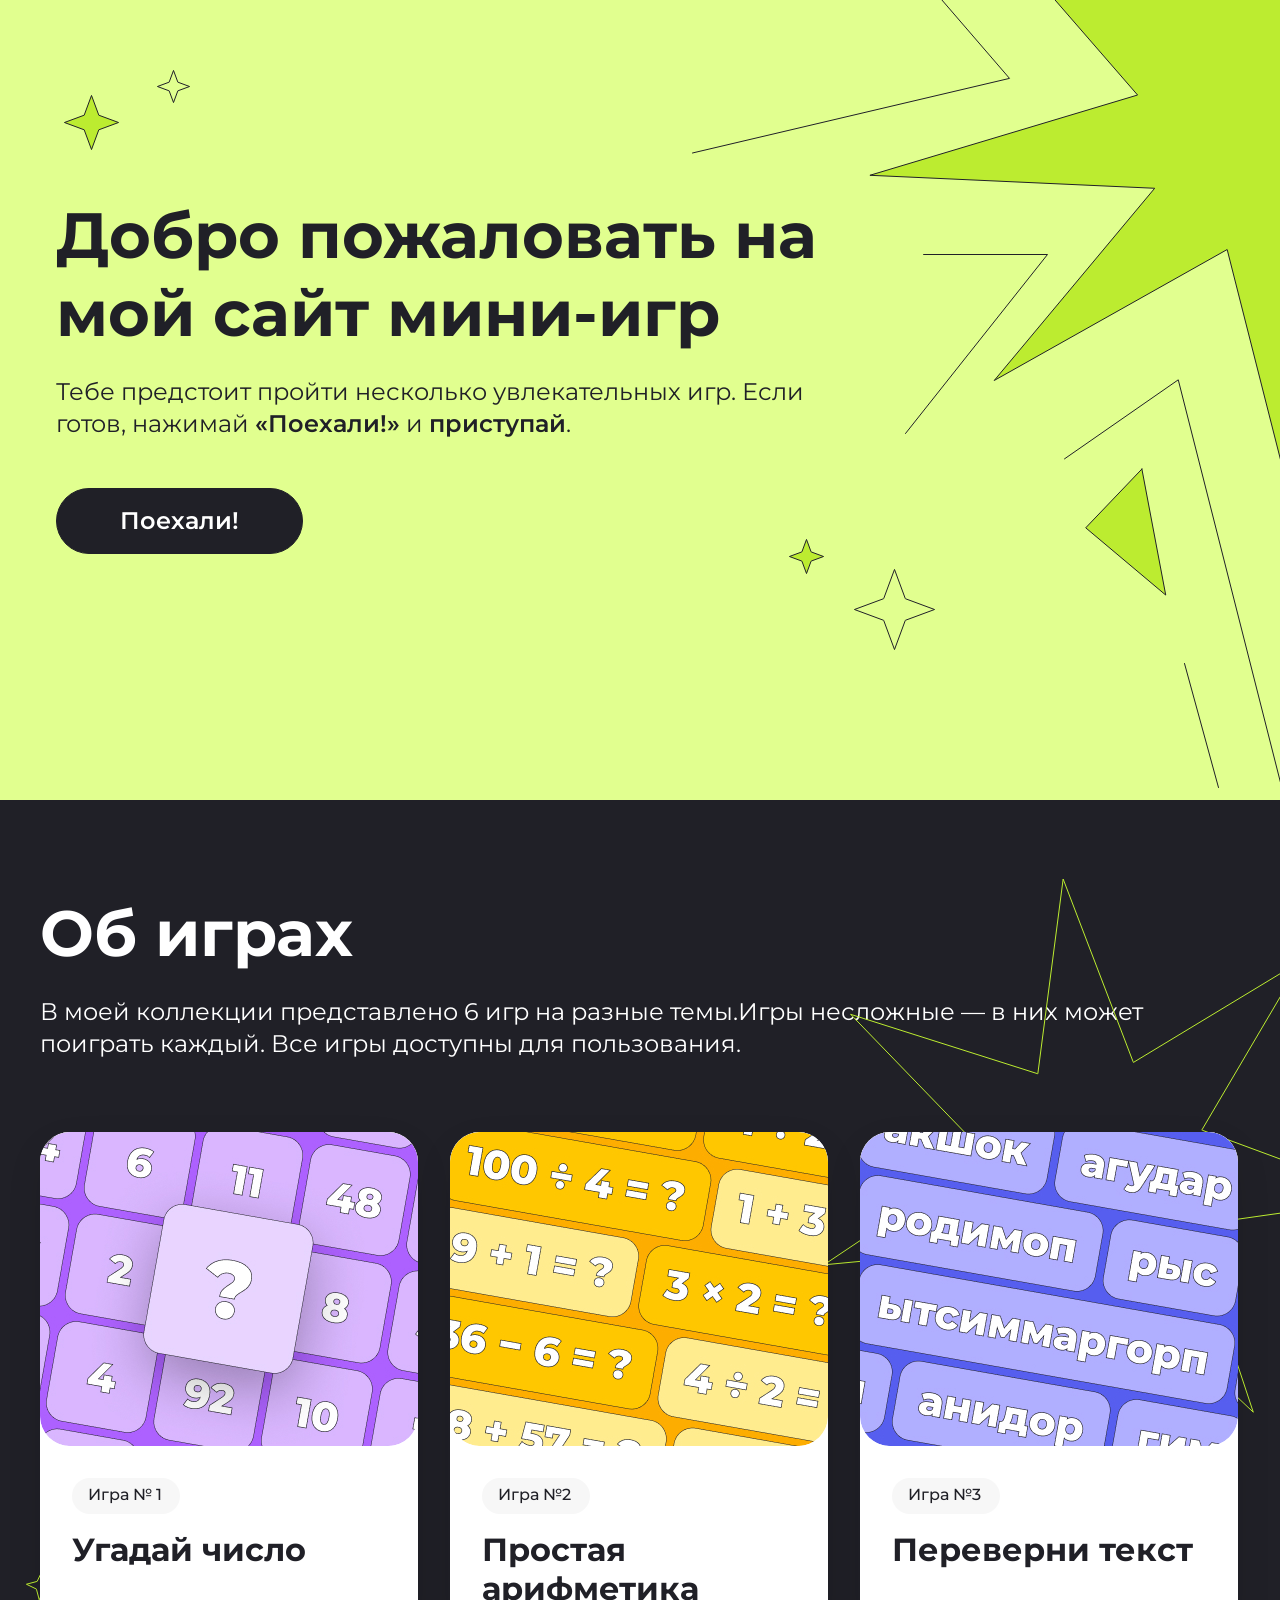
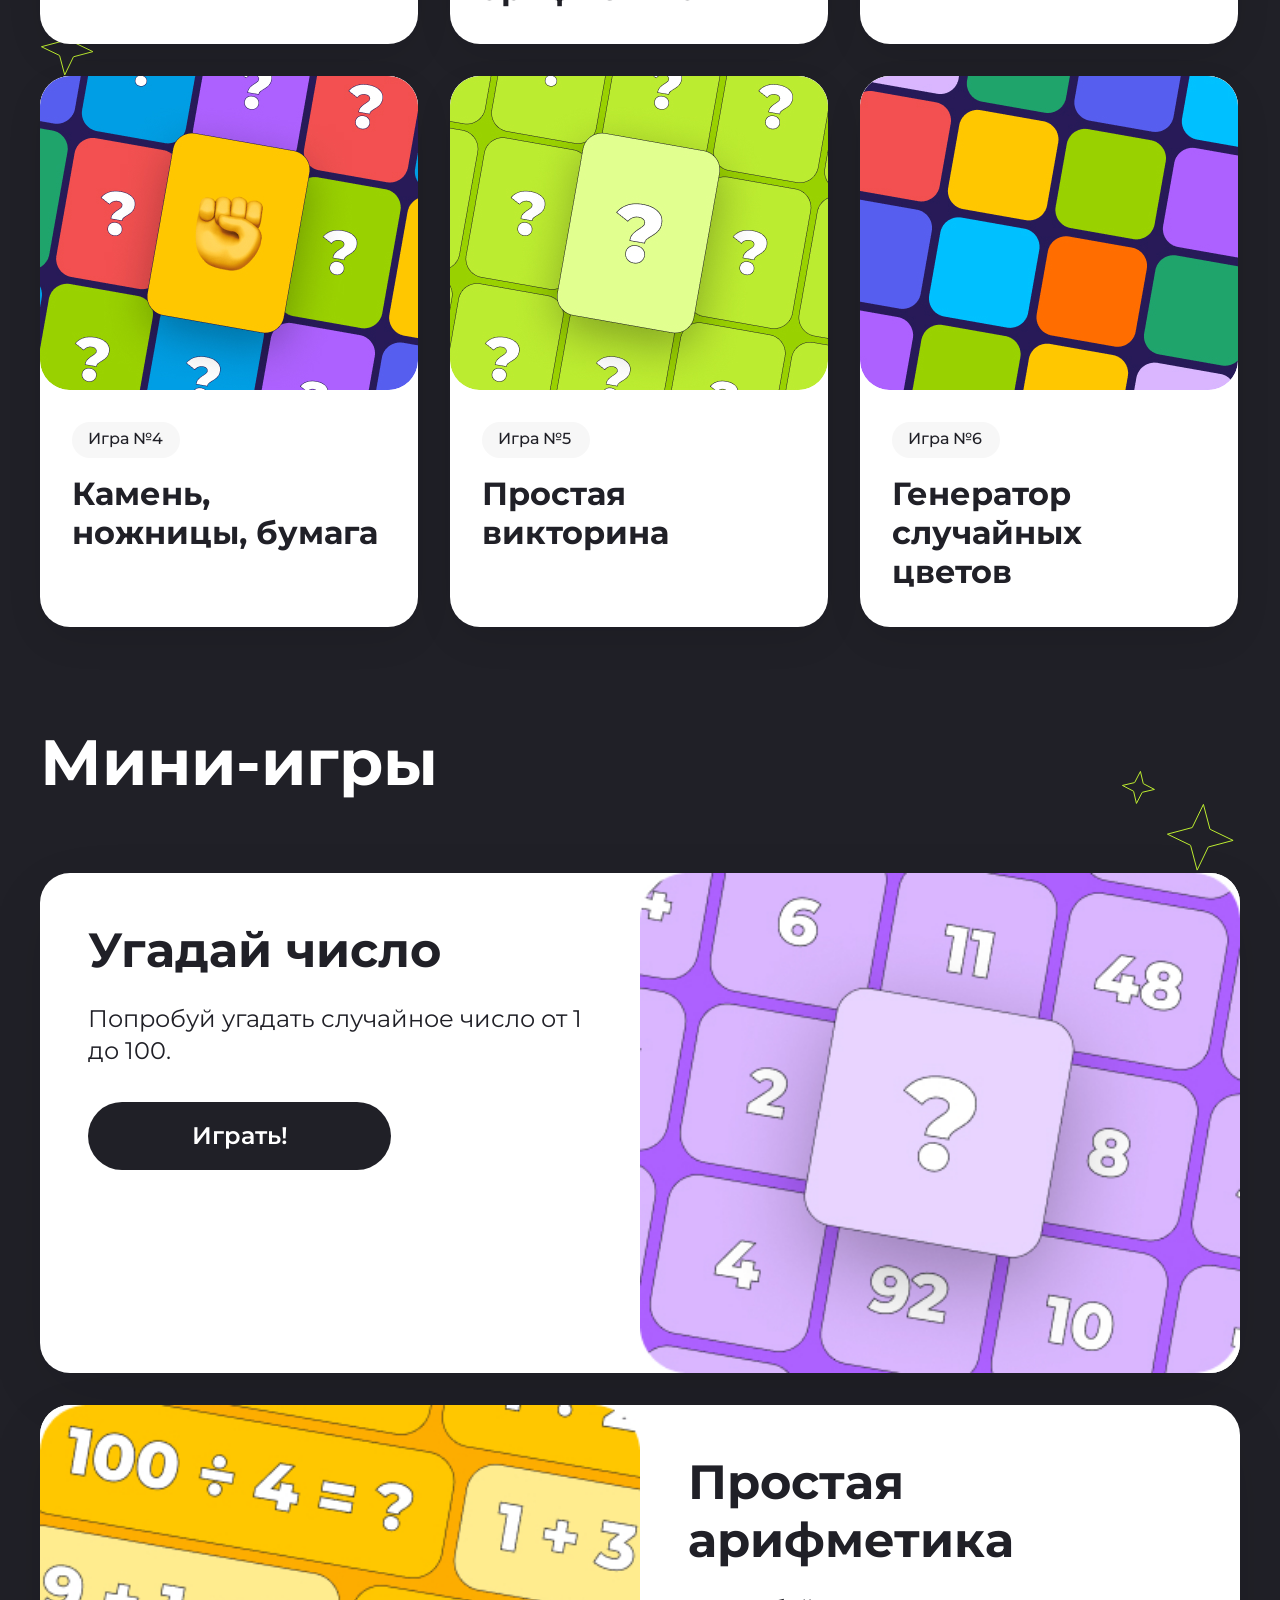
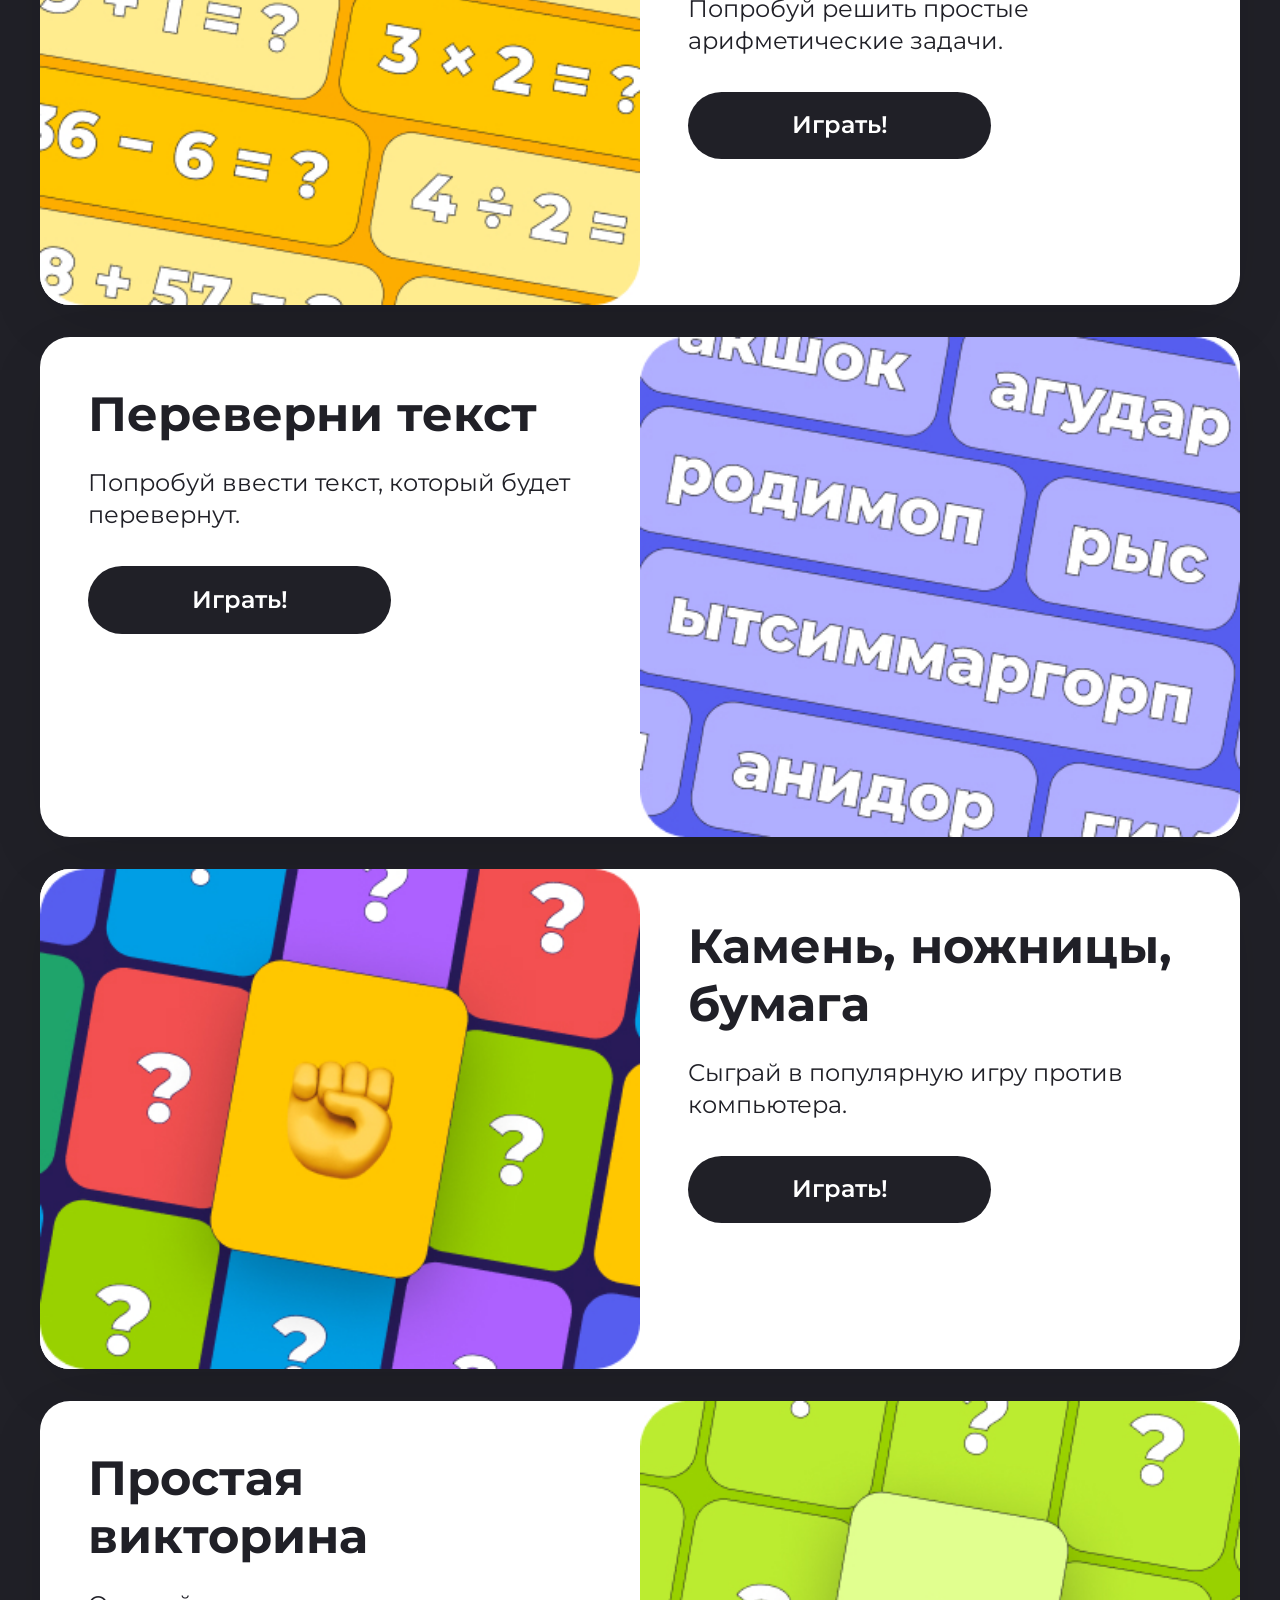
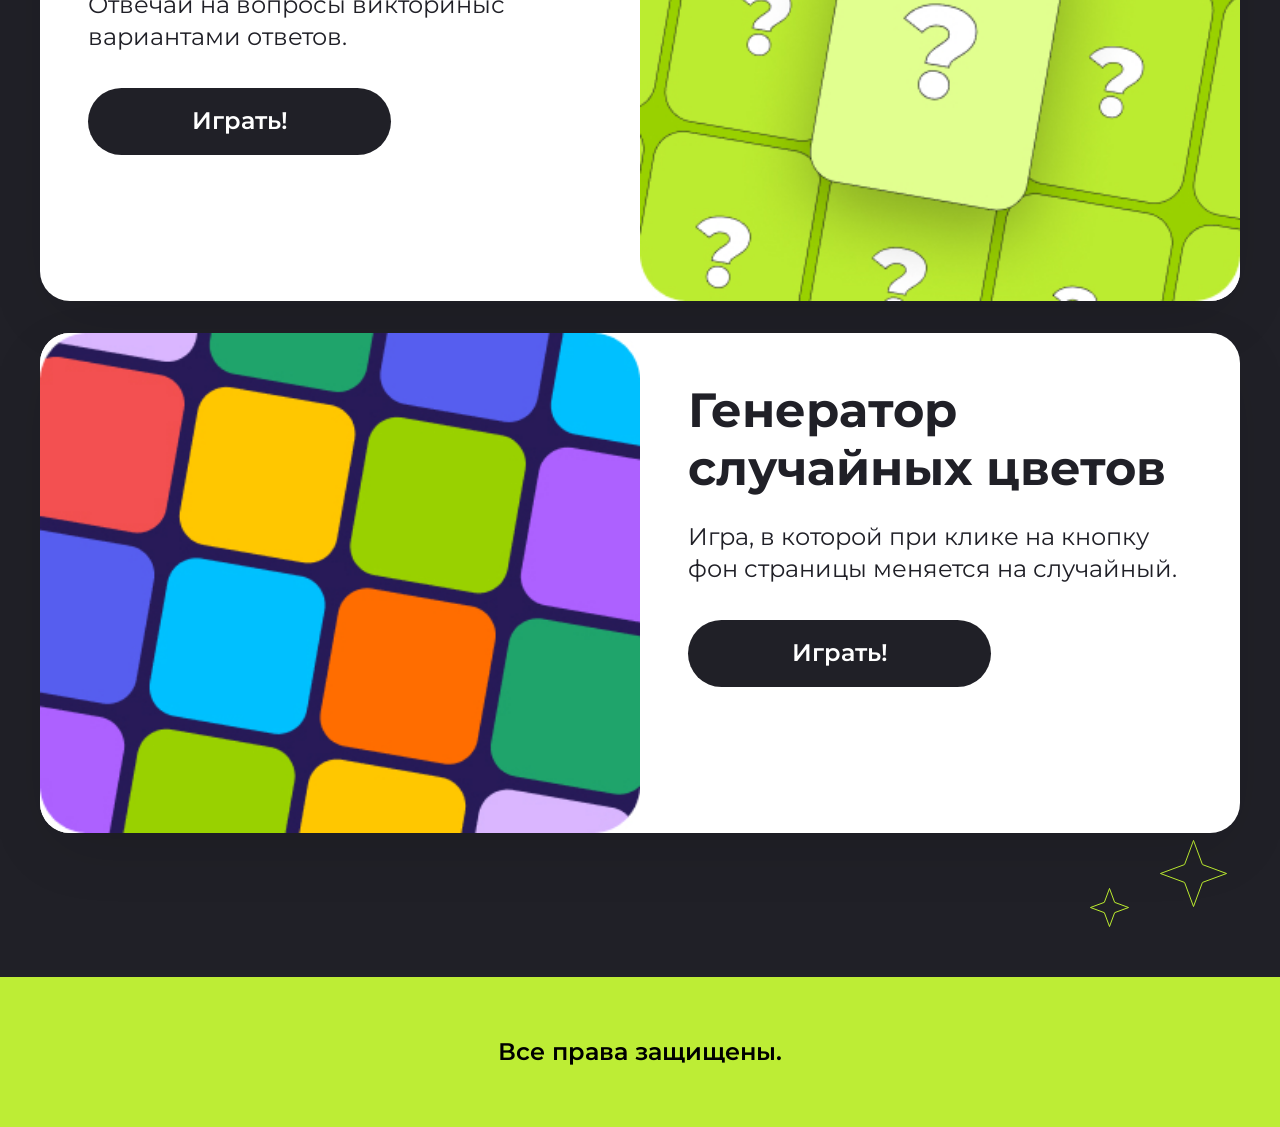
==== index.html @ 94ce544d "проставил ссылки на игры" ====
<!doctype html>
<html lang="en">
  <head>
    <meta charset="UTF-8">
    <meta name="viewport" content="width=device-width, initial-scale=1.0">
    <link rel="stylesheet" href="style.css">
    <link rel="preconnect" href="https://fonts.googleapis.com">
    <link rel="preconnect" href="https://fonts.gstatic.com" crossorigin>
    <link
      href="https://fonts.googleapis.com/css2?family=Montserrat:ital,wght@0,100..900;1,100..900&display=swap"
      rel="stylesheet"
    >
    <title>Главная страница</title>
  </head>
  <body>
    <section class="hero center">
      <div class="welcome">
        <div class="header">
          <h1 class="header__title">Добро пожаловать на мой сайт мини-игр</h1>
          <p class="header__description">
            Тебе предстоит пройти несколько увлекательных игр. Если готов,
            нажимай <strong class="accent">«Поехали!»</strong> и
            <strong class="accent">приступай</strong>.
          </p>
        </div>
        <a href="#about-games" class="go">Поехали!</a>
      </div>
      <div class="hero__star-1">
        <svg
          width="57"
          height="57"
          viewBox="0 0 57 57"
          fill="none"
          xmlns="http://www.w3.org/2000/svg"
        >
          <path
            d="M35.7285 20.9756L35.8086 21.1914L36.0244 21.2715L55.5586 28.5L36.0244 35.7285L35.8086 35.8086L35.7285 36.0244L28.5 55.5586L21.2715 36.0244L21.1914 35.8086L20.9756 35.7285L1.44043 28.5L20.9756 21.2715L21.1914 21.1914L21.2715 20.9756L28.5 1.44043L35.7285 20.9756Z"
            fill="#BCEC30"
            stroke="#202027"
          />
        </svg>
      </div>
      <div class="hero__star-2">
        <svg
          width="413"
          height="528"
          viewBox="0 0 413 528"
          fill="none"
          xmlns="http://www.w3.org/2000/svg"
        >
          <path
            d="M533.96 48.4061C543.388 51.031 805.793 161.965 805.793 161.965L527.388 191.848L703.271 417.66L455.314 263.412L430.049 524.856L360.161 249.531L127.215 380.493L287.683 188.266L2.90706 175.289L270.58 95.0267L71.6813 -134.041L351.313 -2.49639L415.308 -256.31L444.045 -1.9517L698.758 -177.398L533.96 48.4061Z"
            fill="#BCEC30"
            stroke="#202027"
            stroke-miterlimit="10"
            stroke-linecap="round"
          />
        </svg>
      </div>
      <div class="hero__star-2-mobile">
        <svg
          width="160"
          height="155"
          viewBox="0 0 160 155"
          fill="none"
          xmlns="http://www.w3.org/2000/svg"
        >
          <path
            d="M163.245 10.1084C166.091 10.8901 245.303 43.9262 245.303 43.9262L161.261 52.8255L214.355 120.072L139.504 74.1374L131.878 151.995L110.781 70.0034L40.4614 109.004L88.9017 51.7588L2.93664 47.8942L83.7388 23.992L23.6975 -44.2244L108.11 -5.0504L127.428 -80.6361L136.103 -4.88818L212.993 -57.1361L163.245 10.1084Z"
            fill="#BCEC30"
            stroke="#202027"
            stroke-miterlimit="10"
            stroke-linecap="round"
          />
        </svg>
      </div>
      <div class="hero__star-3">
        <svg
          width="37"
          height="37"
          viewBox="0 0 37 37"
          fill="none"
          xmlns="http://www.w3.org/2000/svg"
        >
          <path
            d="M23.0273 13.6768L23.1074 13.8926L23.3232 13.9727L35.5586 18.5L23.3232 23.0273L23.1074 23.1074L23.0273 23.3232L18.5 35.5586L13.9727 23.3232L13.8926 23.1074L13.6768 23.0273L1.44043 18.5L13.6768 13.9727L13.8926 13.8926L13.9727 13.6768L18.5 1.44043L23.0273 13.6768Z"
            fill="#BCEC30"
            stroke="#202027"
          />
        </svg>
      </div>
      <div class="hero__star-4">
        <svg
          width="83"
          height="83"
          viewBox="0 0 83 83"
          fill="none"
          xmlns="http://www.w3.org/2000/svg"
        >
          <path
            d="M52.2402 30.4648L52.3193 30.6807L52.5352 30.7598L81.5586 41.5L52.5352 52.2402L52.3193 52.3193L52.2402 52.5352L41.5 81.5586L30.7598 52.5352L30.6807 52.3193L30.4648 52.2402L1.44043 41.5L30.4648 30.7598L30.6807 30.6807L30.7598 30.4648L41.5 1.44043L52.2402 30.4648Z"
            stroke="#202027"
          />
        </svg>
      </div>
      <div class="hero__star-5">
        <svg
          width="35"
          height="35"
          viewBox="0 0 35 35"
          fill="none"
          xmlns="http://www.w3.org/2000/svg"
        >
          <path
            d="M21.7578 12.9473L21.8379 13.1621L22.0527 13.2422L33.5586 17.5L22.0527 21.7578L21.8379 21.8379L21.7578 22.0527L17.5 33.5586L13.2422 22.0527L13.1621 21.8379L12.9473 21.7578L1.44043 17.5L12.9473 13.2422L13.1621 13.1621L13.2422 12.9473L17.5 1.44043L21.7578 12.9473Z"
            stroke="#202027"
          />
        </svg>
      </div>
      <div class="hero__treangle">
        <svg
          width="82"
          height="129"
          viewBox="0 0 82 129"
          fill="none"
          xmlns="http://www.w3.org/2000/svg"
        >
          <path
            d="M56.8884 1.04858L0.729492 59.8133L80.7295 127.049L56.8884 1.04858Z"
            fill="#BCEC30"
            stroke="#202027"
            stroke-linecap="round"
          />
        </svg>
      </div>
      <div class="hero__line-1">
        <svg
          width="319"
          height="154"
          viewBox="0 0 319 154"
          fill="none"
          xmlns="http://www.w3.org/2000/svg"
        >
          <path
            d="M241.293 -10L317.5 78.3799L0.5 153"
            stroke="#202027"
            stroke-linecap="round"
          />
        </svg>
      </div>
      <div class="hero__line-2">
        <svg
          width="144"
          height="180"
          viewBox="0 0 144 180"
          fill="none"
          xmlns="http://www.w3.org/2000/svg"
        >
          <path
            d="M18.5824 0.5H142.5L0.5 179.5"
            stroke="#202027"
            stroke-linecap="round"
          />
        </svg>
      </div>
      <div class="hero__line-3">
        <svg
          width="216"
          height="420"
          viewBox="0 0 216 420"
          fill="none"
          xmlns="http://www.w3.org/2000/svg"
        >
          <path
            d="M0.5 79.8677L114.26 0.822235L220.382 418.822"
            stroke="#202027"
            stroke-linecap="round"
          />
        </svg>
      </div>
      <div class="hero__line-4">
        <svg
          width="35"
          height="125"
          viewBox="0 0 35 125"
          fill="none"
          xmlns="http://www.w3.org/2000/svg"
        >
          <path
            d="M0.5 0.500122L34.5 124.5"
            stroke="#202027"
            stroke-linecap="round"
          />
        </svg>
      </div>
    </section>
    <section class="about-games center">
      <div class="about-games__content">
        <div class="about-games__header">
          <h2 class="about-games__title" id="about-games">Об играх</h2>
          <p class="about-games__description">
            В моей коллекции представлено 6 игр на разные темы.Игры несложные —
            в них может поиграть каждый. Все игры доступны для пользования.
          </p>
        </div>
        <div class="games">
          <article class="game">
            <a href="#1" class="game__link">
              <img src="img/game_1.jpg" alt="Угадай число" class="game__img">
              <div class="game__footer">
                <div class="game__info">
                  <div class="game__number">Игра № 1</div>
                  <h3 class="game__title">Угадай число</h3>
                </div>
              </div>
            </a>
          </article>
          <article class="game">
            <a href="#2" class="game__link">
              <img
                src="img/game_2.jpg"
                alt="Простая арифметика"
                class="game__img"
              >
              <div class="game__footer">
                <div class="game__info">
                  <div class="game__number">Игра №2</div>
                  <h3 class="game__title">Простая арифметика</h3>
                </div>
              </div>
            </a>
          </article>
          <article class="game">
            <a href="#3" class="game__link">
              <img
                src="img/game_3.jpg"
                alt="Переверни текст"
                class="game__img"
              >
              <div class="game__footer">
                <div class="game__info">
                  <div class="game__number">Игра №3</div>
                  <h3 class="game__title">Переверни текст</h3>
                </div>
              </div>
            </a>
          </article>
          <article class="game">
            <a href="#4" class="game__link">
              <img
                src="img/game_4.jpg"
                alt="Камень, ножницы, бумага"
                class="game__img"
              >
              <div class="game__footer">
                <div class="game__info">
                  <div class="game__number">Игра №4</div>
                  <h3 class="game__title">Камень, ножницы, бумага</h3>
                </div>
              </div>
            </a>
          </article>
          <article class="game">
            <a href="#5" class="game__link">
              <img
                src="img/game_5.jpg"
                alt="Простая викторина"
                class="game__img"
              >
              <div class="game__footer">
                <div class="game__info">
                  <div class="game__number">Игра №5</div>
                  <h3 class="game__title">Простая викторина</h3>
                </div>
              </div>
            </a>
          </article>
          <article class="game">
            <a href="#6" class="game__link">
              <img
                src="img/game_6.jpg"
                alt="Генератор случайных цветов"
                class="game__img"
              >
              <div class="game__footer">
                <div class="game__info">
                  <div class="game__number">Игра №6</div>
                  <h3 class="game__title">Генератор случайных цветов</h3>
                </div>
              </div>
            </a>
          </article>
        </div>
      </div>
      <div class="about-games__star-1">
        <svg
          width="458"
          height="567"
          viewBox="0 0 458 567"
          fill="none"
          xmlns="http://www.w3.org/2000/svg"
        >
          <path
            d="M311.161 184.877L311.375 185.435L311.886 185.126L479.433 83.8167L380.124 252.557L379.822 253.073L380.382 253.28L564.052 321.108L370.208 348.674L369.616 348.758L369.804 349.326L431.289 535.215L288.879 400.849L288.444 400.439L288.117 400.94L181.119 564.91L197.378 369.793L197.429 369.197L196.833 369.254L1.92162 387.833L164.61 278.892L165.107 278.56L164.691 278.129L28.6394 137.326L215.247 196.597L215.817 196.778L215.894 196.186L241.151 2.02592L311.161 184.877Z"
            stroke="#BCEC30"
          />
        </svg>
      </div>
      <div class="about-games__star-2">
        <svg
          width="32"
          height="32"
          viewBox="0 0 32 32"
          fill="none"
          xmlns="http://www.w3.org/2000/svg"
        >
          <path
            d="M19.7299 11.9161L19.7892 12.1375L19.9965 12.2377L29.7633 16.9489L19.282 19.7301L19.0596 19.7894L18.9593 19.9966L14.2472 29.7633L11.467 19.2821L11.4077 19.0597L11.2015 18.9596L1.43379 14.2474L11.9159 11.4672L12.1374 11.4079L12.2375 11.2016L16.9487 1.43382L19.7299 11.9161Z"
            stroke="#BCEC30"
          />
        </svg>
      </div>
      <div class="about-games__star-3">
        <svg
          width="55"
          height="55"
          viewBox="0 0 55 55"
          fill="none"
          xmlns="http://www.w3.org/2000/svg"
        >
          <path
            d="M34.7319 20.6643L34.7912 20.8867L34.9985 20.986L52.916 29.6302L33.6877 34.7322L33.4652 34.7914L33.365 34.9987L24.7208 52.9162L19.6188 33.6878L19.5605 33.4655L19.3533 33.3653L1.43475 24.7209L20.6641 19.619L20.8865 19.5608L20.9857 19.3534L29.63 1.43493L34.7319 20.6643Z"
            stroke="#BCEC30"
          />
        </svg>
      </div>
    </section>
    <section class="mini-games center">
      <div class="mini-games__content">
        <h2 class="mini-games__title">Мини-игры</h2>
        <div class="mini-games__plays">
          <article class="game game_mini" id="1">
            <div class="game__info game__info_mini">
              <div class="game__content">
                <div class="game__header">
                  <h3 class="game__title game__title_mini">Угадай число</h3>
                  <p class="game__description">
                    Попробуй угадать случайное число от 1 до 100.
                  </p>
                </div>
                <a href="#" class="game__play">Играть!</a>
              </div>
            </div>
            <img
              src="img/game_1.jpg"
              alt="Угадай число"
              class="game__img game__img_mini"
            >
          </article>
          <article class="game game_mini" id="2">
            <div class="game__info game__info_mini">
              <div class="game__content">
                <div class="game__header">
                  <h3 class="game__title game__title_mini">
                    Простая арифметика
                  </h3>
                  <p class="game__description">
                    Попробуй решить простые арифметические задачи.
                  </p>
                </div>
                <a href="#" class="game__play">Играть!</a>
              </div>
            </div>
            <img
              src="img/game_2.jpg"
              alt="Простая арифметика"
              class="game__img game__img_mini"
            >
          </article>
          <article class="game game_mini" id="3">
            <div class="game__info game__info_mini">
              <div class="game__content">
                <div class="game__header">
                  <h3 class="game__title game__title_mini">Переверни текст</h3>
                  <p class="game__description">
                    Попробуй ввести текст, который будет перевернут.
                  </p>
                </div>
                <a href="#" class="game__play">Играть!</a>
              </div>
            </div>
            <img
              src="img/game_3.jpg"
              alt="Переверни текст"
              class="game__img game__img_mini"
            >
          </article>
          <article class="game game_mini" id="4">
            <div class="game__info game__info_mini">
              <div class="game__content">
                <div class="game__header">
                  <h3 class="game__title game__title_mini">
                    Камень, ножницы, бумага
                  </h3>
                  <p class="game__description">
                    Сыграй в популярную игру против компьютера.
                  </p>
                </div>
                <a href="#" class="game__play">Играть!</a>
              </div>
            </div>
            <img
              src="img/game_4.jpg"
              alt="Камень, ножницы, бумага"
              class="game__img game__img_mini"
            >
          </article>
          <article class="game game_mini" id="5">
            <div class="game__info game__info_mini">
              <div class="game__content">
                <div class="game__header">
                  <h3 class="game__title game__title_mini">
                    Простая викторина
                  </h3>
                  <p class="game__description">
                    Отвечай на вопросы викториныс вариантами ответов.
                  </p>
                </div>
                <a href="#" class="game__play">Играть!</a>
              </div>
            </div>
            <img
              src="img/game_5.jpg"
              alt="Простая викторина"
              class="game__img game__img_mini"
            >
          </article>
          <article class="game game_mini" id="6">
            <div class="game__info game__info_mini">
              <div class="game__content">
                <div class="game__header">
                  <h3 class="game__title game__title_mini">
                    Генератор случайных цветов
                  </h3>
                  <p class="game__description">
                    Игра, в которой при клике на кнопку фон страницы меняется на
                    случайный.
                  </p>
                </div>
                <a href="#" class="game__play">Играть!</a>
              </div>
            </div>
            <img
              src="img/game_6.jpg"
              alt="Генератор случайных цветов"
              class="game__img game__img_mini"
            >
          </article>
        </div>
      </div>
      <div class="mini-games__star-1">
          <svg
            width="35"
            height="35"
            viewBox="0 0 35 35"
            fill="none"
            xmlns="http://www.w3.org/2000/svg"
          >
            <path
              d="M22.2469 13.4283L22.2998 13.6524L22.5041 13.7585L33.446 19.4276L21.4491 22.2469L21.2251 22.2997L21.119 22.504L15.4488 33.4458L12.6306 21.449L12.5777 21.225L12.3734 21.1189L1.43062 15.4486L13.4284 12.6305L13.6524 12.5776L13.7585 12.3734L19.4278 1.43043L22.2469 13.4283Z"
              stroke="#BCEC30"
            />
          </svg>
        </div>
        <div class="mini-games__star-2">
          <svg
            width="69"
            height="69"
            viewBox="0 0 69 69"
            fill="none"
            xmlns="http://www.w3.org/2000/svg"
          >
            <path
              d="M43.9327 26.0287L43.991 26.251L44.1982 26.3512L67.1165 37.4068L42.5217 43.9326L42.2993 43.9909L42.2001 44.1982L31.1435 67.1164L24.6187 42.5216L24.5595 42.2992L24.3522 42.2L1.434 31.1434L26.0287 24.6186L26.2512 24.5593L26.3514 24.3521L37.407 1.43385L43.9327 26.0287Z"
              stroke="#BCEC30"
            />
          </svg>
        </div>
        <div class="mini-games__star-3">
          <svg
            width="41"
            height="41"
            viewBox="0 0 41 41"
            fill="none"
            xmlns="http://www.w3.org/2000/svg"
          >
            <path
              d="M25.5684 15.1367L25.6475 15.3525L25.8633 15.4316L39.5586 20.5L25.8633 25.5684L25.6475 25.6475L25.5684 25.8633L20.5 39.5586L15.4316 25.8633L15.3525 25.6475L15.1367 25.5684L1.44043 20.5L15.1367 15.4316L15.3525 15.3525L15.4316 15.1367L20.5 1.44043L25.5684 15.1367Z"
              stroke="#BCEC30"
            />
          </svg>
        </div>
        <div class="mini-games__star-4">
          <svg
            width="69"
            height="69"
            viewBox="0 0 69 69"
            fill="none"
            xmlns="http://www.w3.org/2000/svg"
          >
            <path
              d="M43.3496 25.3555L43.4287 25.5713L43.6445 25.6504L67.5586 34.5L43.6445 43.3496L43.4287 43.4287L43.3496 43.6445L34.5 67.5586L25.6504 43.6445L25.5713 43.4287L25.3555 43.3496L1.44043 34.5L25.3555 25.6504L25.5713 25.5713L25.6504 25.3555L34.5 1.44043L43.3496 25.3555Z"
              stroke="#BCEC30"
            />
          </svg>
        </div>
    </section>
    <footer class="footer">
      <p class="footer__rights">Все права защищены.</p>
    </footer>
  </body>
</html>
---- style.css ----
* {
  margin: 0;
  padding: 0;
}

body,
input,
select,
option,
button {
  font-family: 'Montserrat', 'arial';
  font-size: 16px;
}

.center {
  padding-left: calc(50% - 600px);
  padding-right: calc(50% - 600px);
}

.hero {
  background: #e1ff8f;
  display: grid;
  grid-template-columns: repeat(12, 1fr);
  position: relative;
}

.welcome {
  grid-column: span 8;
  display: flex;
  align-items: flex-start;
  justify-content: flex-start;
  flex-direction: column;
  gap: 48px;
  max-width: 769px;
  padding-top: 196px;
  padding-bottom: 246px;
  margin: 0 auto;
  z-index: 1;
}

.header {
  display: flex;
  align-items: flex-start;
  justify-content: flex-start;
  flex-direction: column;
  gap: 24px;
}

.header__title {
  font-weight: 700;
  font-size: 64px;
  color: #202027;
}

.header__description {
  font-weight: 400;
  font-size: 24px;
  line-height: 133%;
  color: #202027;
}

.accent {
  font-weight: 600;
}

.go {
  display: flex;
  box-sizing: border-box;
  align-items: center;
  justify-content: center;
  flex-direction: row;
  gap: 10px;
  background: #202027;
  border: 1px solid #202027;
  border-radius: 60px;
  padding: 16px 28px;
  width: 247px;
  height: 66px;
  font-weight: 600;
  font-size: 24px;
  line-height: 142%;
  text-align: center;
  text-decoration: none;
  color: #fff;
  cursor: pointer;
  transition: all 0.2s;
}

.go:hover {
  background: #fff;
  color: #000;
}

.hero__star-1 {
  position: absolute;
  top: 94px;
  left: 63px;
}

.hero__star-2 {
  position: absolute;
  right: 0;
}

.hero__star-2-mobile {
  display: none;
}

.hero__star-3 {
  position: absolute;
  top: 538px;
  right: 455px;
}

.hero__star-4 {
  position: absolute;
  top: 568px;
  right: 344px;
}

.hero__star-5 {
  position: absolute;
  top: 69px;
  left: 156px;
}

.hero__treangle {
  position: absolute;
  top: 468px;
  right: 113px;
}

.hero__line-1 {
  position: absolute;
  right: 269px;
}

.hero__line-2 {
  position: absolute;
  top: 254px;
  right: 231px;
}

.hero__line-3 {
  position: absolute;
  top: 379px;
  right: 0;
}

.hero__line-4 {
  position: absolute;
  top: 663px;
  right: 61px;
}

.about-games {
  background: #202027;
  position: relative;
  padding-top: 94px;
  padding-bottom: 50px;
}

.about-games__content {
  display: flex;
  align-items: flex-start;
  justify-content: center;
  flex-direction: column;
  gap: 72px;
}

.about-games__header {
  display: flex;
  align-items: flex-start;
  justify-content: flex-start;
  flex-direction: column;
  gap: 24px;
}

.about-games__title {
  font-weight: 700;
  font-size: 64px;
  color: #fff;
}

.about-games__description {
  font-weight: 400;
  font-size: 24px;
  line-height: 133%;
  color: #fff;
}

.games {
  display: flex;
  align-items: stretch;
  justify-content: flex-start;
  flex-direction: row;
  gap: 32px;
  flex-wrap: wrap;
}

.game {
  display: flex;
  align-items: flex-start;
  justify-content: flex-start;
  flex-direction: column;
  border-radius: 30px;
  width: 378px;
  cursor: pointer;
  box-shadow: 0 13px 42px -8px rgba(0, 0, 0, 0.13);
  background: #fff;
  box-sizing: border-box;
  height: auto;
  transition: all 0.5s;
  z-index: 1;
}

.game__link {
  text-decoration: none;
}

.game:hover {
  transform: scale(1.1);
}

.game__img {
  display: block;
  border-radius: 30px;
  height: 314px;
  background: #ad61ff;
}

.game__footer {
  display: flex;
  align-items: flex-start;
  justify-content: flex-start;
  flex-direction: column;
  gap: 10px;
  border-radius: 30px;
  padding: 32px 32px 36px;
  box-sizing: border-box;
}

.game__info {
  display: flex;
  align-items: flex-start;
  justify-content: flex-start;
  flex-direction: column;
  gap: 16px;
  box-sizing: border-box;
}

.game__number {
  display: flex;
  align-items: center;
  justify-content: flex-start;
  flex-direction: row;
  border-radius: 53px;
  padding: 8px 16px 10px;
  width: 108px;
  height: 36px;
  background: #f7f7f7;
  font-weight: 500;
  font-size: 16px;
  line-height: 110%;
  color: #202027;
  box-sizing: border-box;
}

.game__title {
  font-weight: 700;
  font-size: 32px;
  color: #202027;
}

.about-games__star-1 {
  position: absolute;
  top: 77px;
  right: 0;
}

.about-games__star-2 {
  position: absolute;
  top: 770px;
  left: 25px;
}

.about-games__star-3 {
  position: absolute;
  top: 822px;
  left: 40px;
}

.mini-games {
  background: #202027;
  position: relative;
  padding-top: 46px;
  padding-bottom: 144px;
}

.mini-games__content {
  display: flex;
  align-items: flex-start;
  justify-content: flex-start;
  flex-direction: column;
  gap: 72px;
}

.mini-games__title {
  display: flex;
  align-items: flex-start;
  justify-content: flex-start;
  flex-direction: column;
  gap: 72px;
  width: 1200px;
  height: 78px;
  font-weight: 700;
  font-size: 64px;
  color: #fff;
}

.mini-games__plays {
  display: flex;
  align-items: flex-start;
  justify-content: flex-start;
  flex-direction: column;
  gap: 32px;
}

.game_mini {
  flex-direction: row;
  gap: 0px;
  width: 1200px;
  height: 500px;
  box-shadow: 0 20px 67px -12px rgba(0, 0, 0, 0.13);
  cursor: auto;
}

.game_mini:nth-child(2n) {
  flex-direction: row-reverse;
}

.game_mini:hover {
  transform: none;
}

.game__img_mini {
  width: 600px;
  height: 500px;
}

.game__info_mini {
  gap: 10px;
  padding: 48px;
  width: 600px;
  height: 500px;
}

.game__content {
  display: flex;
  align-items: flex-start;
  justify-content: flex-start;
  flex-direction: column;
  gap: 36px;
  width: 504px;
  height: 249px;
}

.game__header {
  display: flex;
  align-items: flex-start;
  justify-content: flex-start;
  flex-direction: column;
  gap: 24px;
  width: 504px;
}

.game__title_mini {
  font-size: 48px;
}

.game__description {
  font-weight: 400;
  font-size: 24px;
  line-height: 133%;
  color: #202027;
}

.game__play {
  display: flex;
  align-items: center;
  justify-content: center;
  flex-direction: row;
  gap: 10px;
  border-radius: 60px;
  padding: 16px 28px;
  width: 247px;
  height: 66px;
  background: #202027;
  font-weight: 600;
  font-size: 24px;
  line-height: 142%;
  text-align: center;
  color: #fff;
  text-decoration: none;
  transition: all 0.2s;
}

.game__play:hover {
  background: #fff;
  color: #000;
  border: 1px solid #000;
}

.mini-games__star-1 {
  position: absolute;
  top: 93px;
  right: 124px;
}

.mini-games__star-2 {
  position: absolute;
  top: 126px;
  right: 45px;
}

.mini-games__star-3 {
  position: absolute;
  bottom: 45px;
  right: 150px;
}

.mini-games__star-4 {
  position: absolute;
  bottom: 65px;
  right: 52px;
}

.footer {
  display: flex;
  justify-content: center;
  align-items: center;
  height: 150px;
  background: #bded35;
}

.footer__rights {
  font-weight: 600;
  font-size: 24px;
  text-align: center;
  color: #000;
}

@media (max-width: 767px) {
  .center {
    padding-left: 16px;
    padding-right: 16px;
  }

  .hero {
    grid-template-columns: repeat(4, 1fr);
  }

  .welcome {
    grid-column: span 4;
    align-items: center;
    justify-content: center;
    gap: 36px;
    max-width: 343px;
    padding-top: 147px;
    padding-bottom: 182px;
  }

  .header {
    align-items: center;
    justify-content: center;
  }

  .header__title {
    font-size: 40px;
    text-align: center;
  }

  .header__description {
    font-size: 16px;
    text-align: center;
  }

  .go {
    width: 285px;
    height: 55px;
    font-size: 16px;
  }

  .hero__star-1 {
    transform: scale(0.614);
  }

  .hero__star-2 {
    display: none;
  }

  .hero__star-2-mobile {
    display: block;
    position: absolute;
    right: 0;
  }

  .hero__star-3 {
    transform: scale(0.486);
    right: 86px;
  }

  .hero__star-4 {
    transform: scale(0.47);
    right: 34px;
  }

  .hero__star-5 {
    transform: scale(0.6);
  }

  .hero__treangle {
    display: none;
  }

  .hero__line-1 {
    display: none;
  }

  .hero__line-2 {
    display: none;
  }

  .hero__line-3 {
    display: none;
  }

  .hero__line-4 {
    display: none;
  }

  .about-games {
    display: none;
  }
}
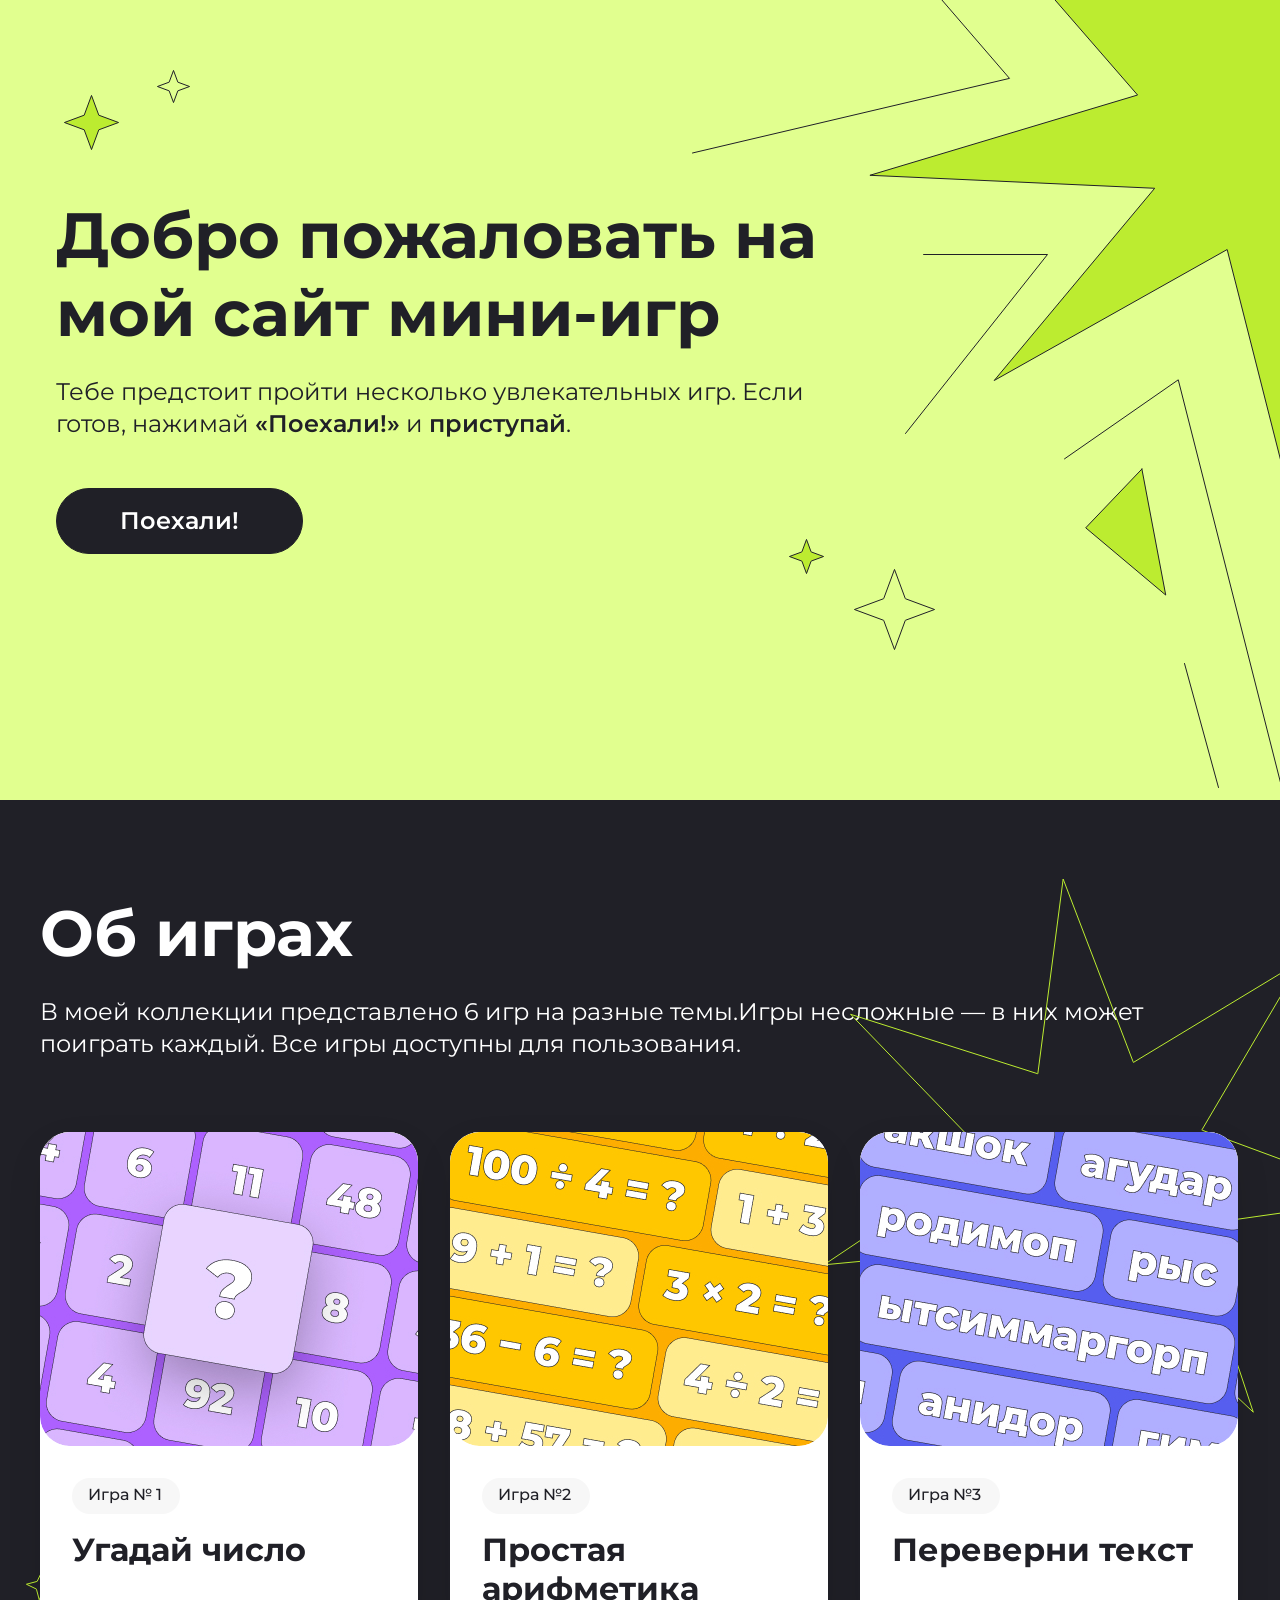
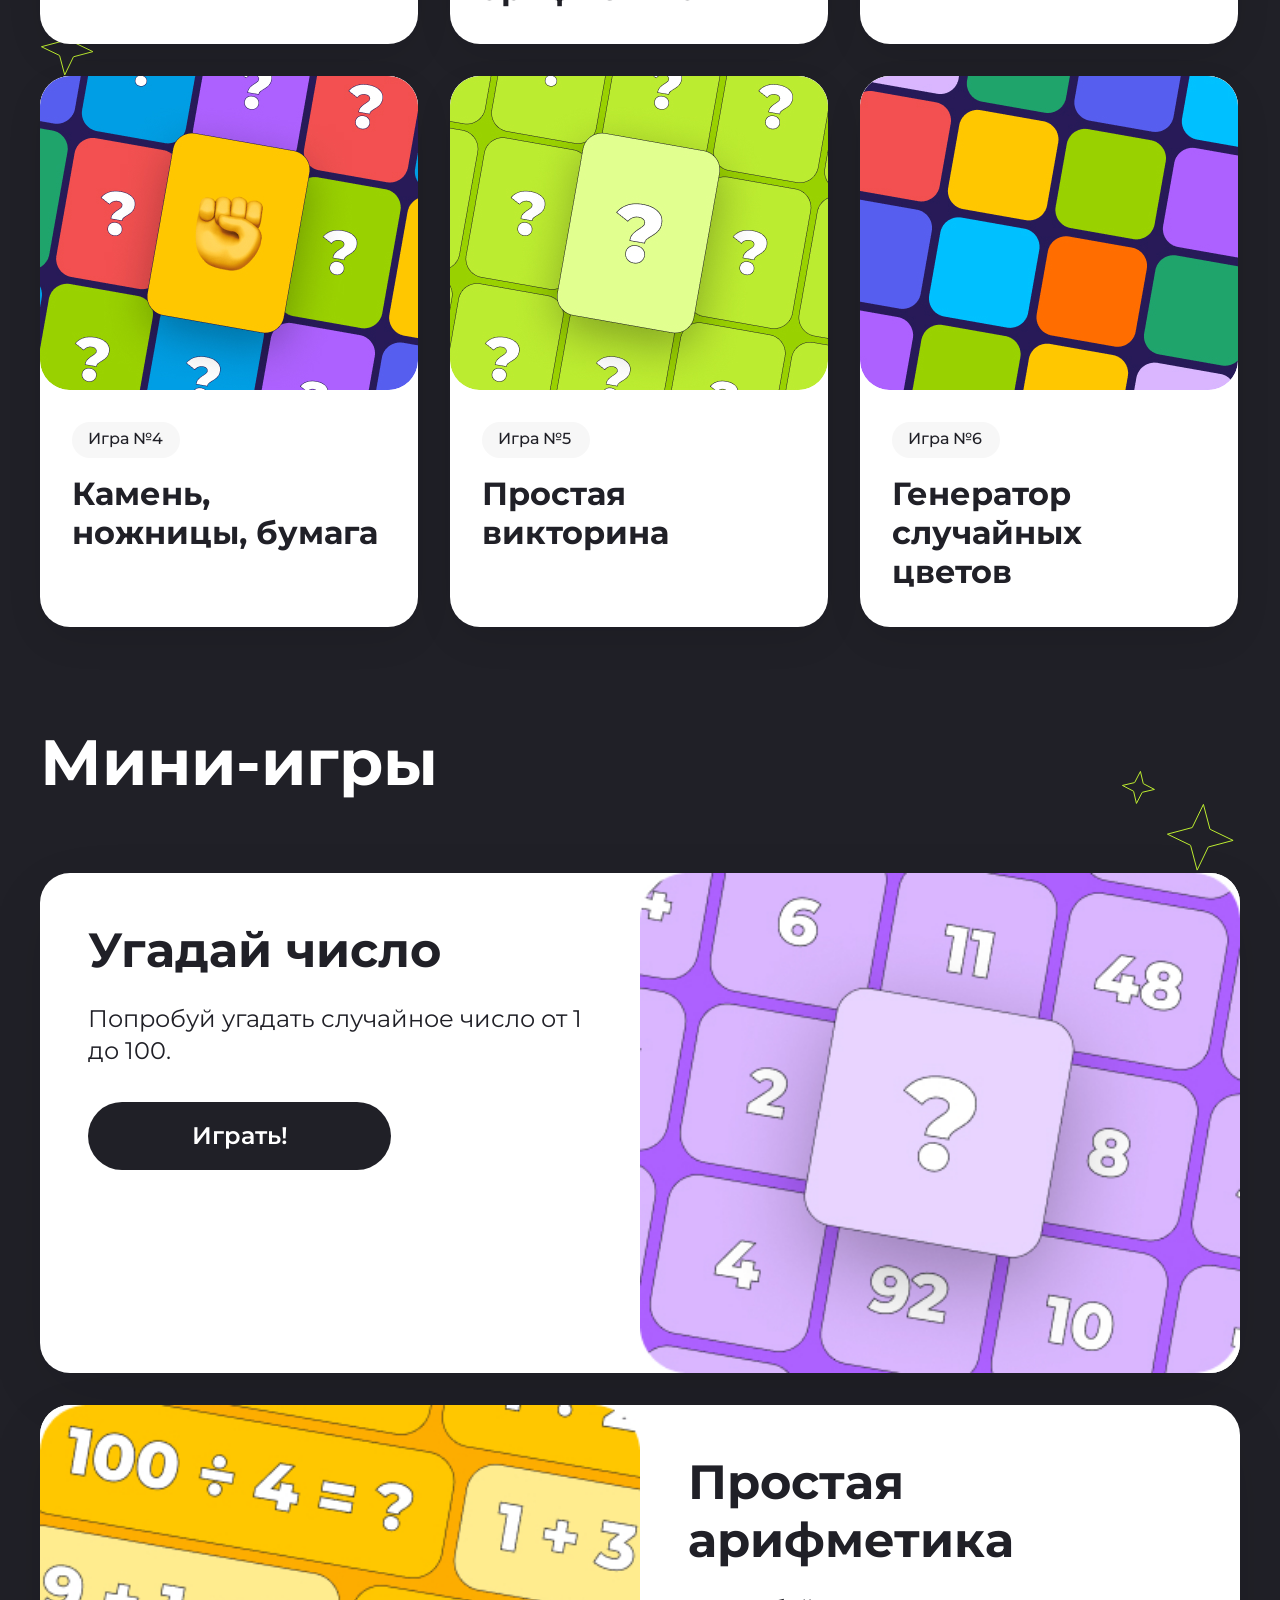
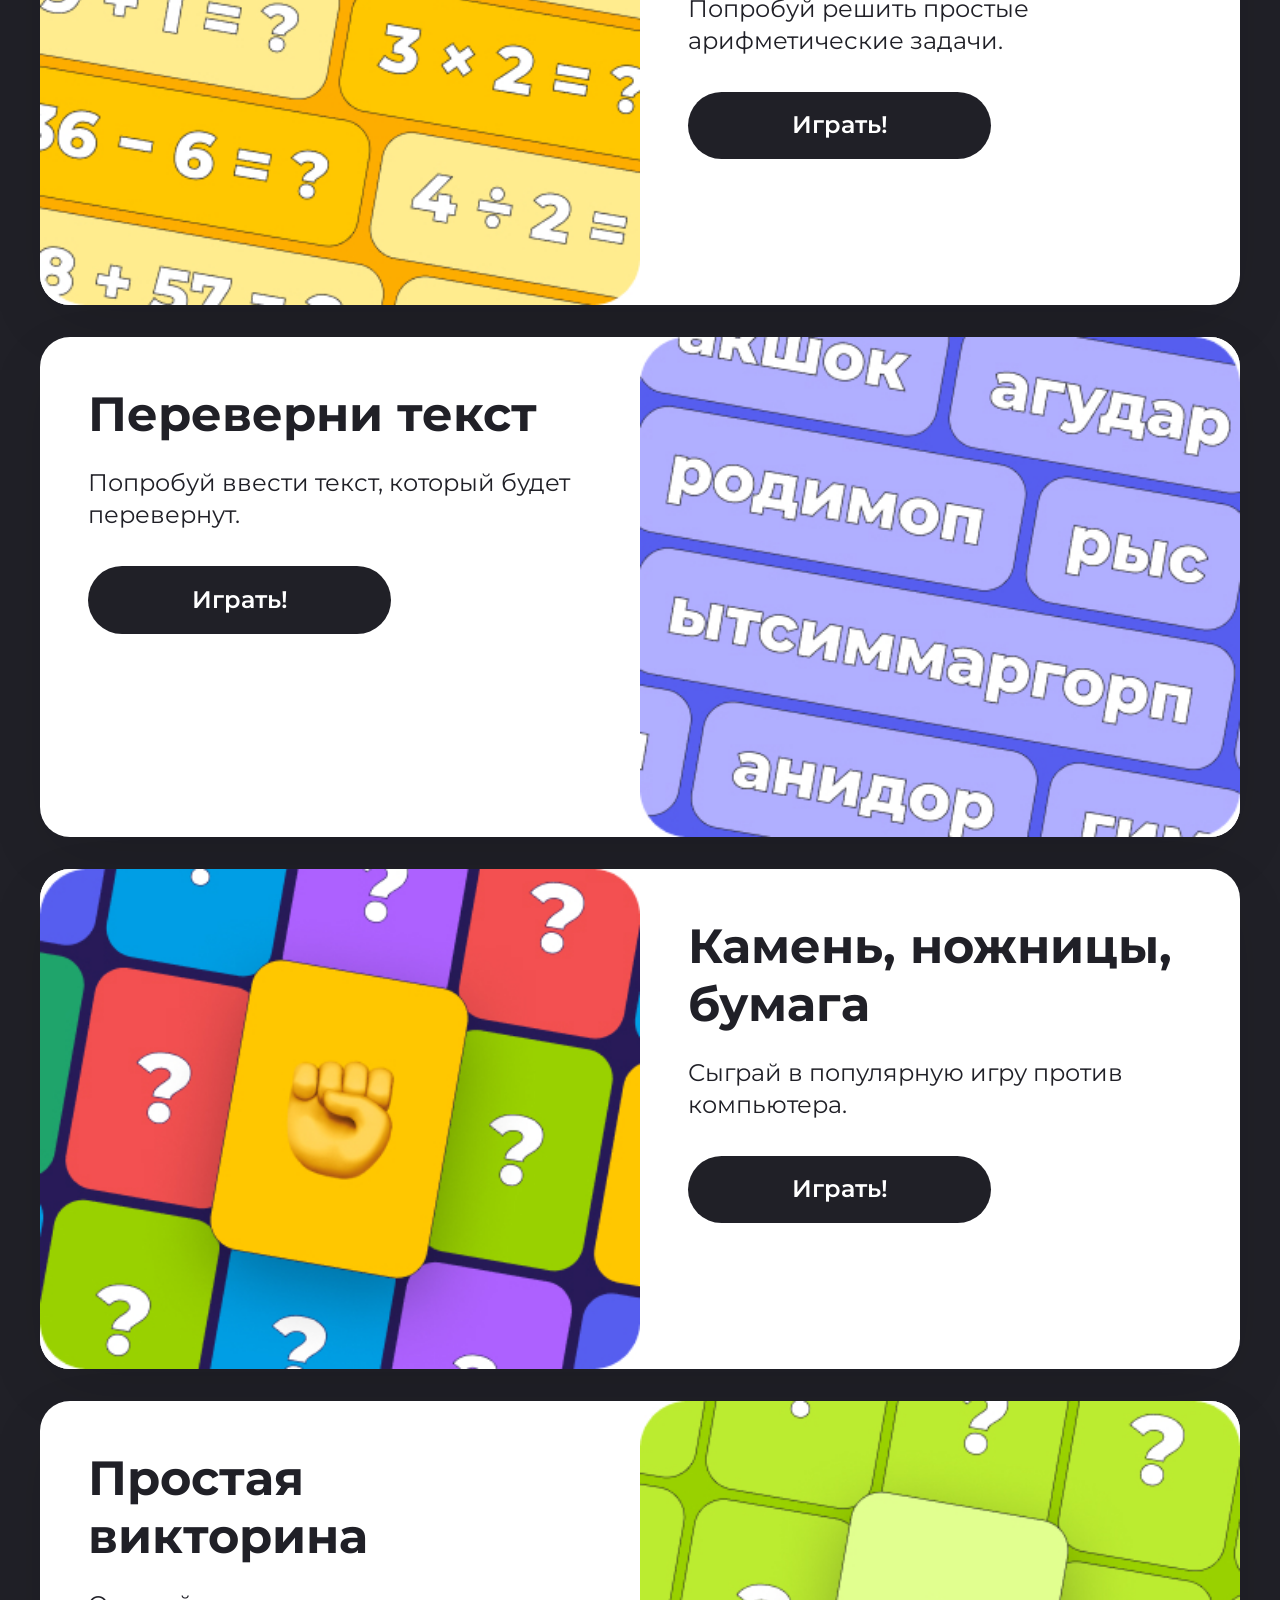
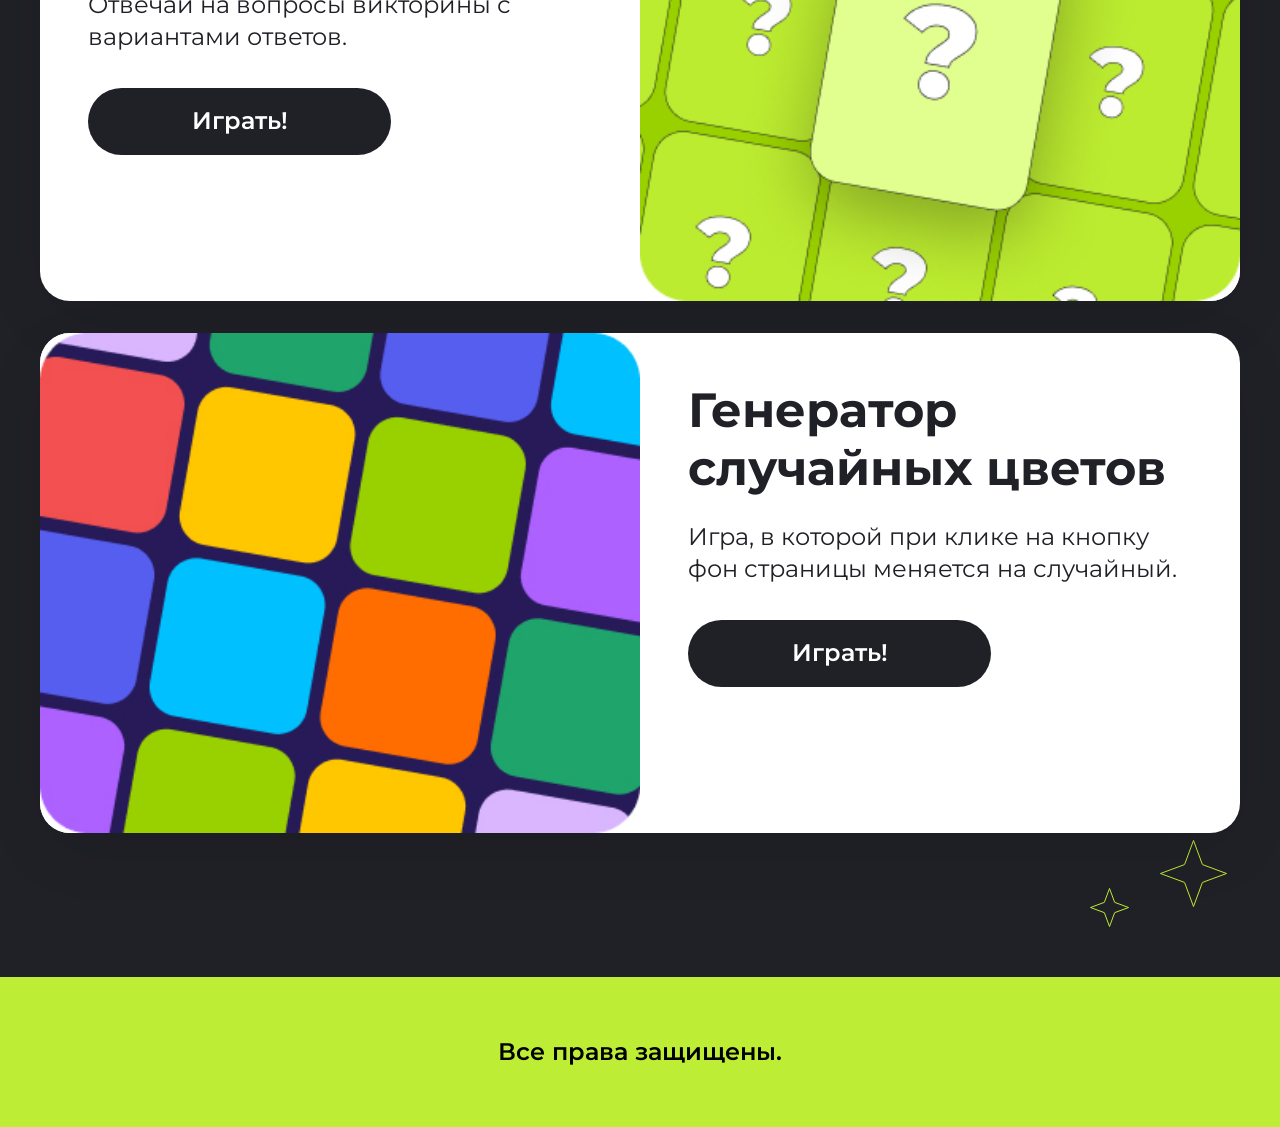
==== commit 334e050b: "очепятка)" ====
--- a/index.html
+++ b/index.html
@@ -423,7 +423,7 @@
                     Простая викторина
                   </h3>
                   <p class="game__description">
-                    Отвечай на вопросы викториныс вариантами ответов.
+                    Отвечай на вопросы викторины с вариантами ответов.
                   </p>
                 </div>
                 <a href="#" class="game__play">Играть!</a>
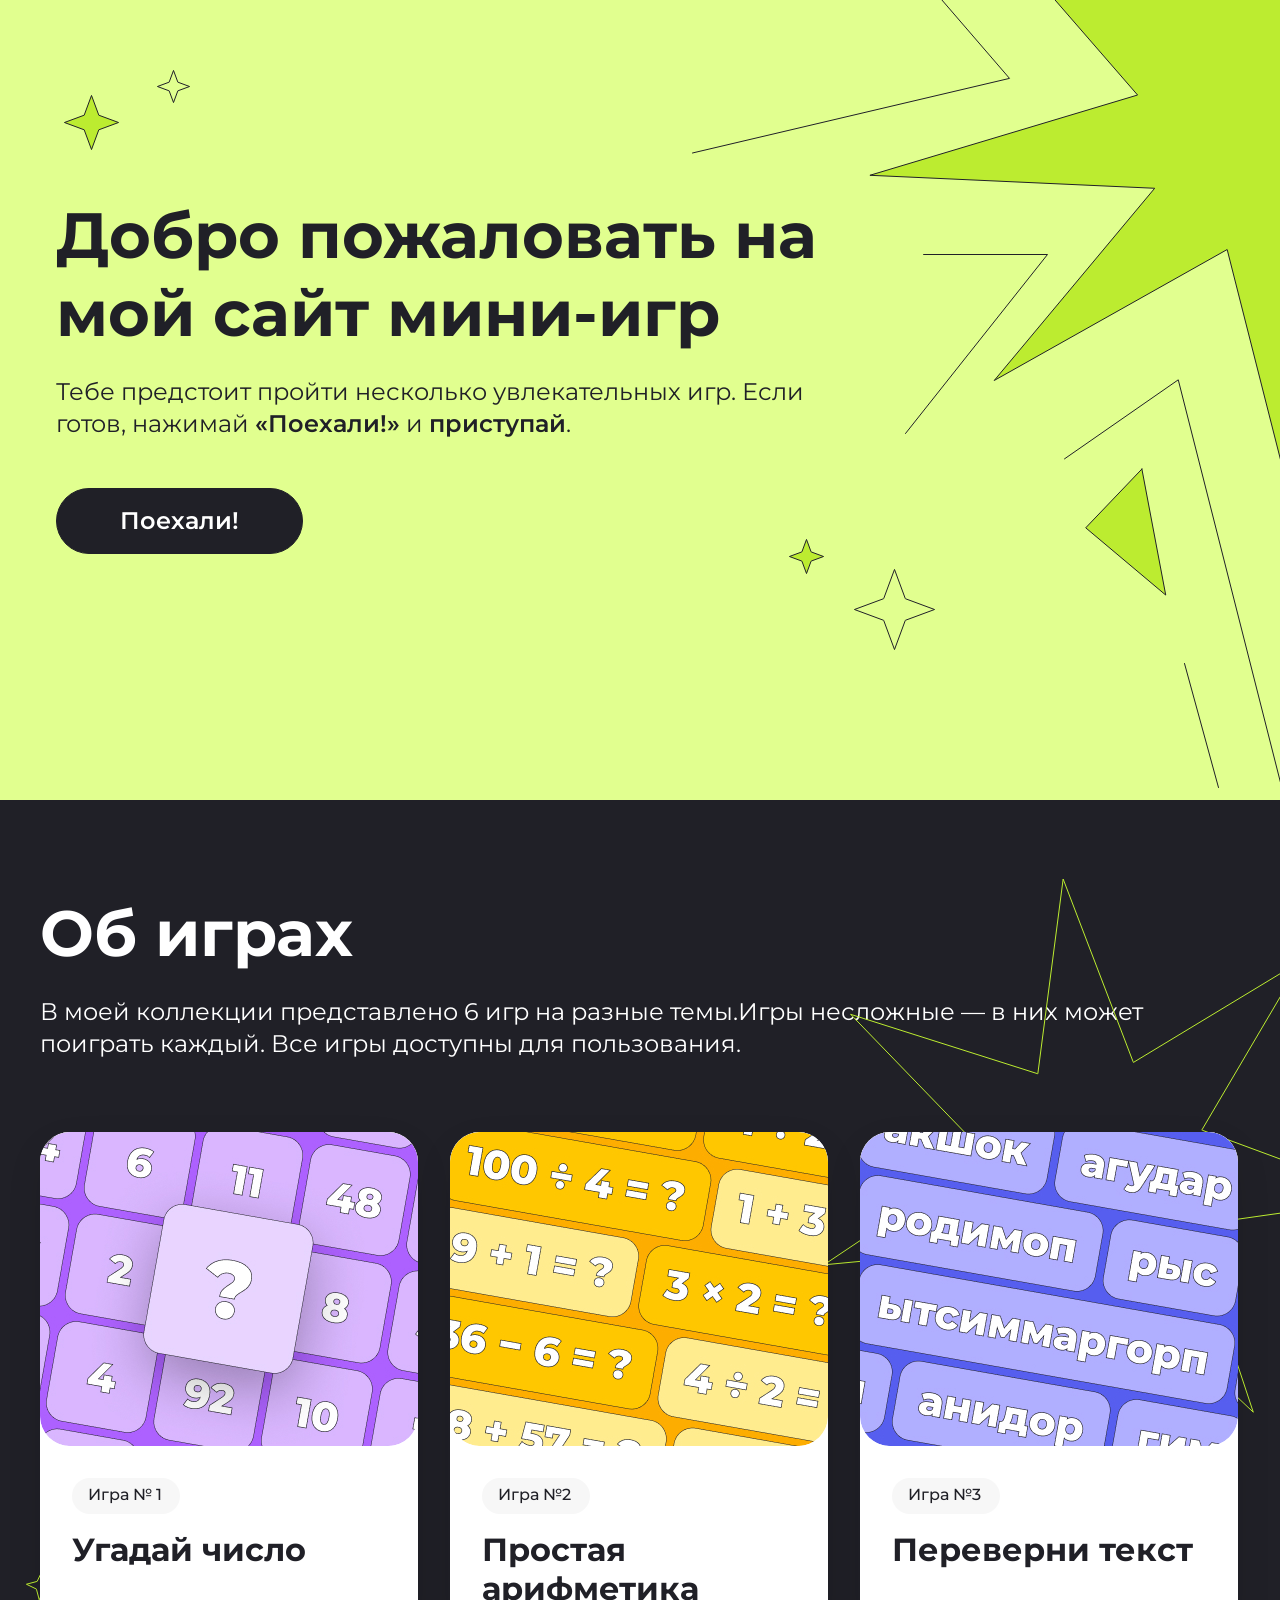
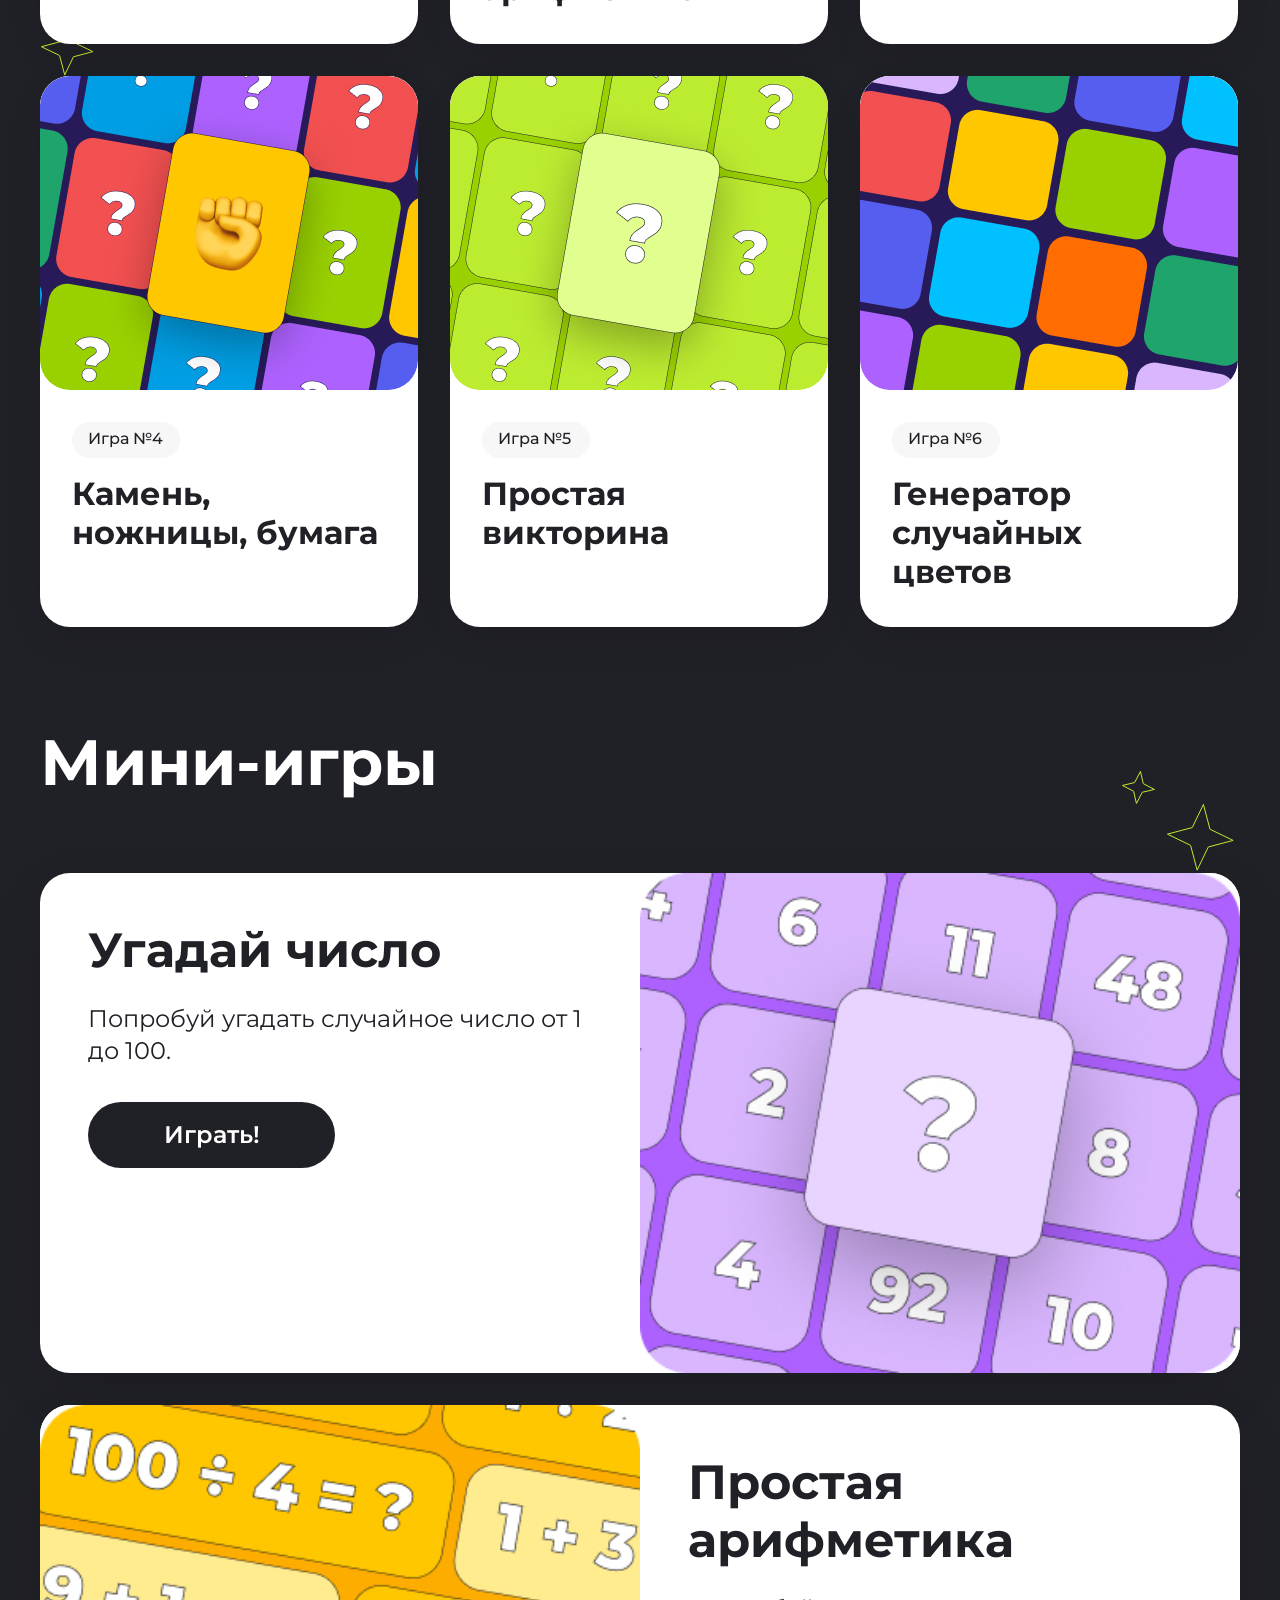
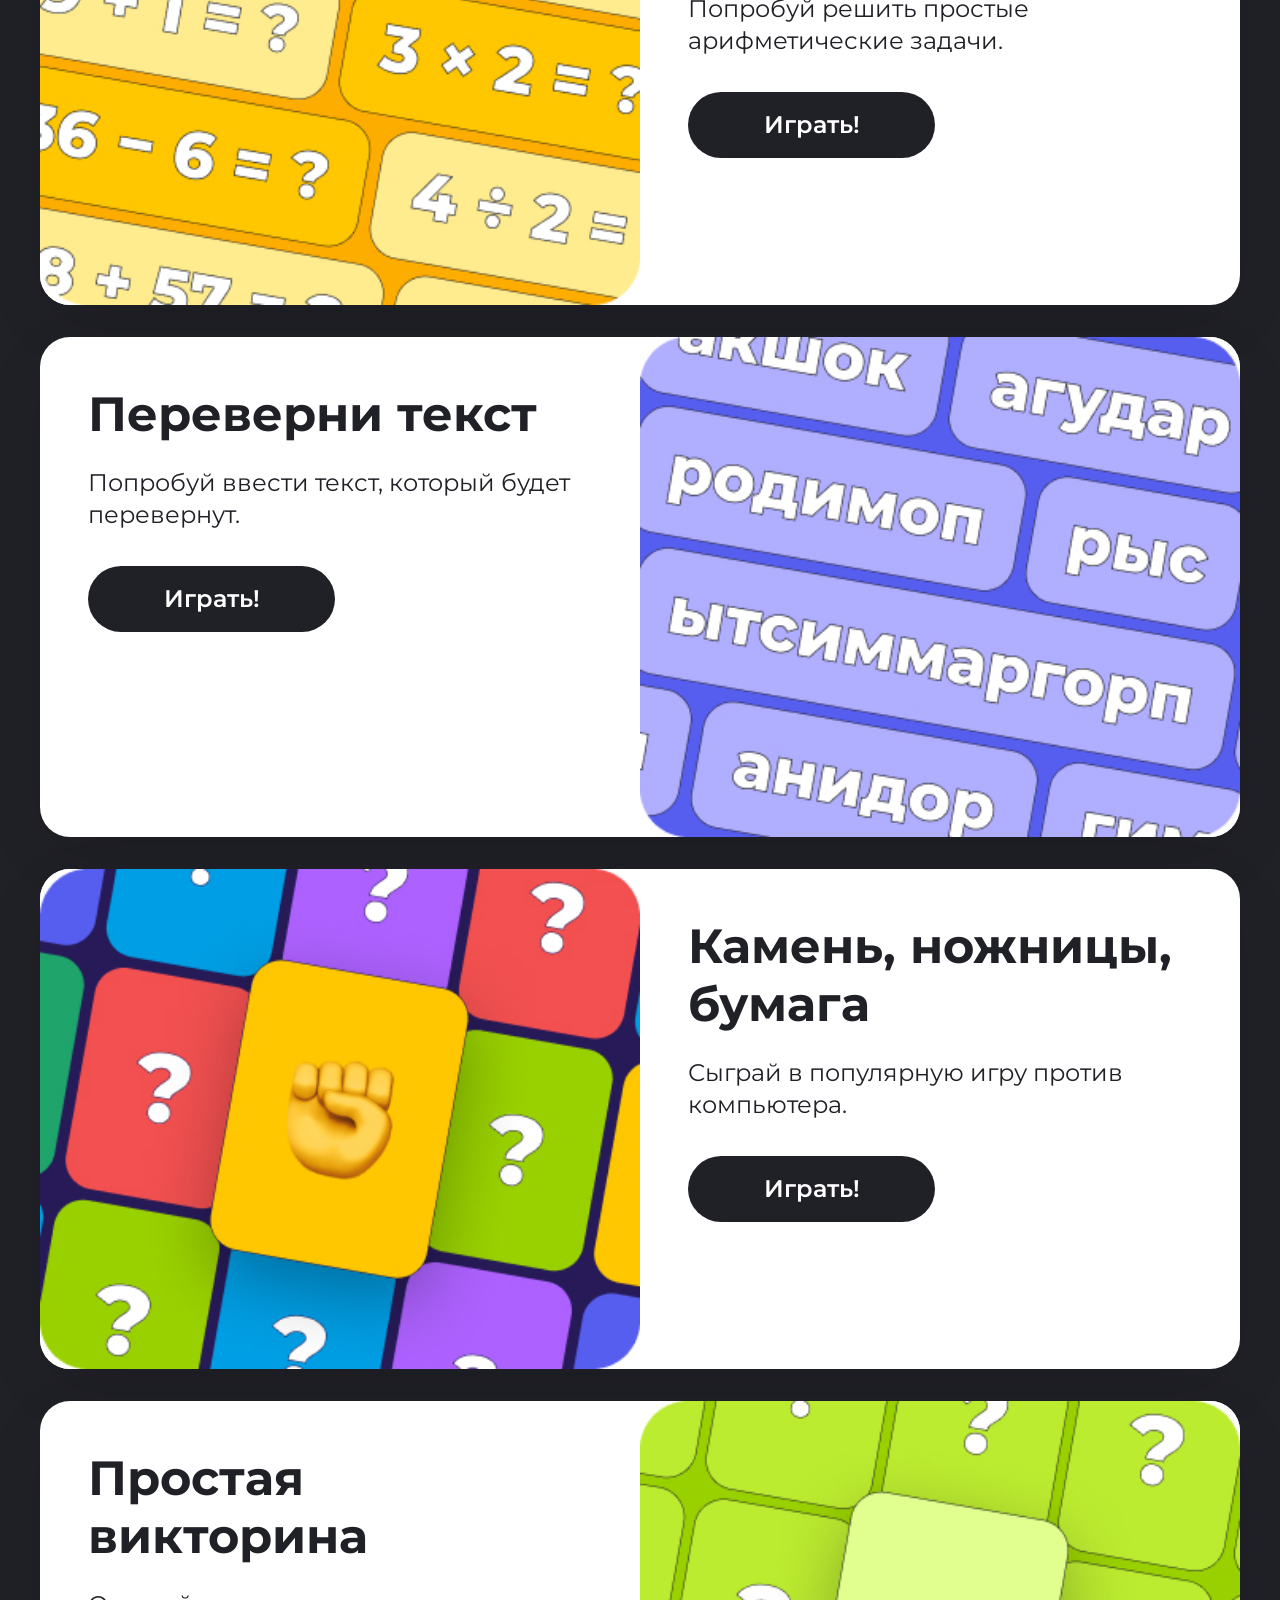
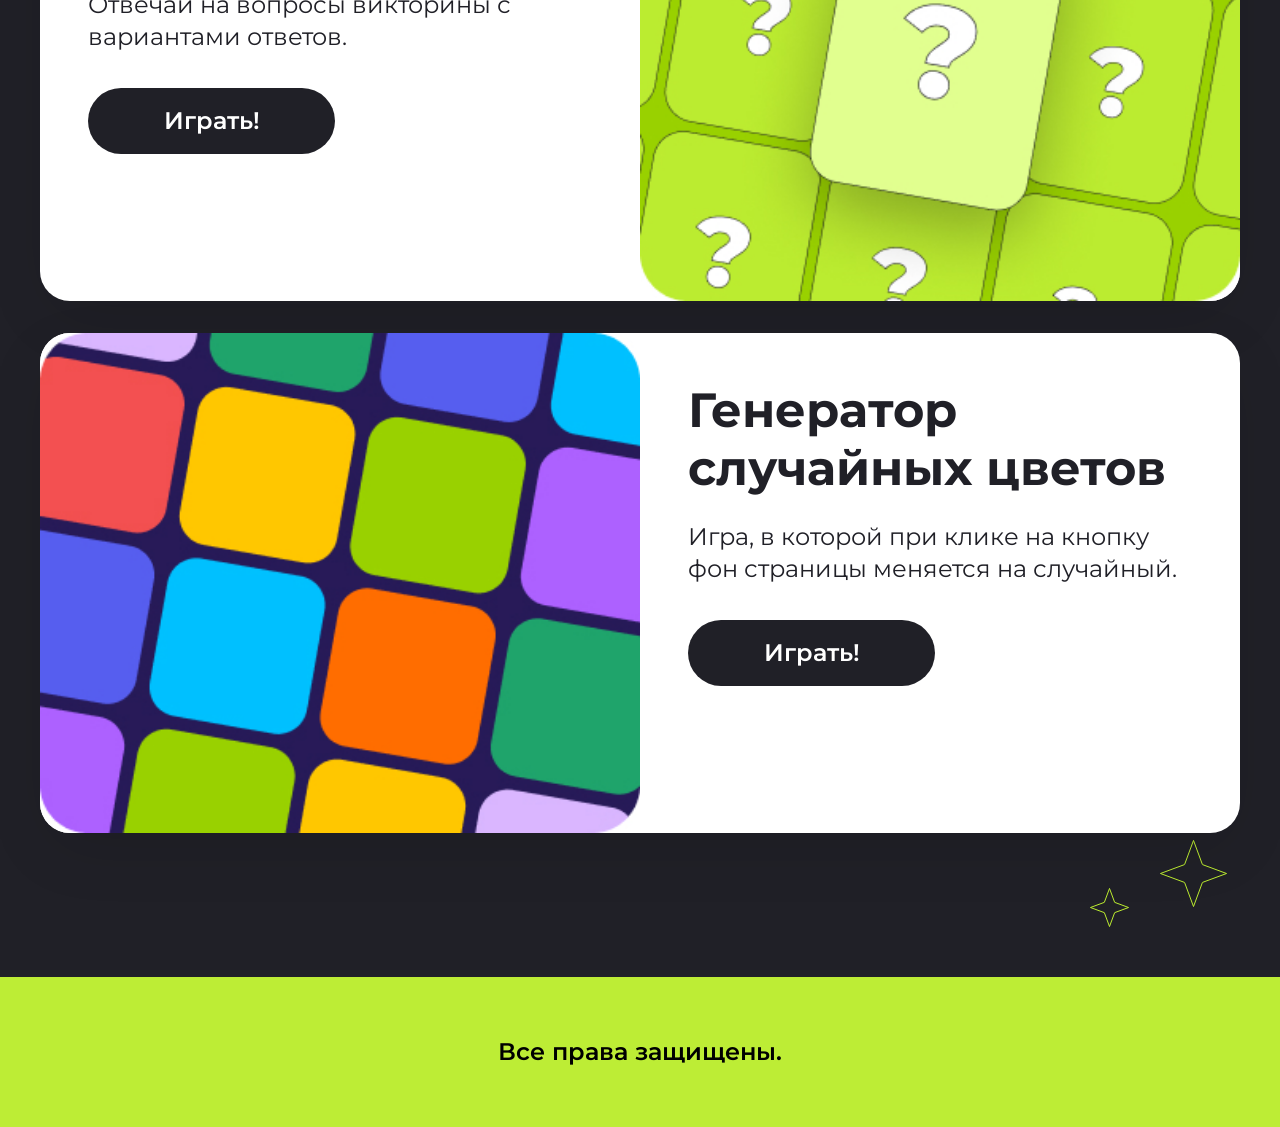
==== commit bb723a68: "добавил переход в игру и шаблон" ====
--- a/index.html
+++ b/index.html
@@ -426,7 +426,7 @@
                     Отвечай на вопросы викторины с вариантами ответов.
                   </p>
                 </div>
-                <a href="#" class="game__play">Играть!</a>
+                <a href="games/quiz.html" class="game__play">Играть!</a>
               </div>
             </div>
             <img
@@ -518,5 +518,6 @@
     <footer class="footer">
       <p class="footer__rights">Все права защищены.</p>
     </footer>
+    <script src="games.js"></script>
   </body>
 </html>
--- a/style.css
+++ b/style.css
@@ -403,6 +403,7 @@
   color: #fff;
   text-decoration: none;
   transition: all 0.2s;
+  box-sizing: border-box;
 }
 
 .game__play:hover {
@@ -495,10 +496,6 @@
     transform: scale(0.614);
   }
 
-  .hero__star-2 {
-    display: none;
-  }
-
   .hero__star-2-mobile {
     display: block;
     position: absolute;
@@ -519,27 +516,108 @@
     transform: scale(0.6);
   }
 
-  .hero__treangle {
+  .mini-games {
+    padding-bottom: 10px;
+  }
+
+  .mini-games__content {
+    gap: 48px;
+  }
+
+  .mini-games__title {
+    gap: 24px;
+    width: 100%;
+    height: auto;
+    margin: 0 auto;
+  }
+
+  .mini-games__plays {
+    margin: 0 auto;
+    gap: 24px;
+  }
+
+  .game_mini {
+    flex-direction: column;
+    width: 100%;
+    height: auto;
+  }
+
+  .game__img_mini {
+    width: 100%;
+    height: 284px;
+    order: -1;
+  }
+
+  .game__info_mini {
+    gap: 9px;
+    border-radius: 27px;
+    padding: 29px 29px 32px;
+    width: 100%;
+    min-height: 243px;
+    height: auto;
+  }
+
+  .game__content {
+    align-items: center;
+    gap: 32px;
+    width: 100%;
+    height: auto;
+  }
+
+  .game__header {
+    gap: 16px;
+    width: 100%;
+  }
+
+  .game__title_mini {
+    font-size: 32px;
+  }
+
+  .game__description {
+    font-size: 16px;
+    color: #000;
+  }
+
+  .game__play {
+    border: 1px solid #202027;
+    width: 285px;
+    height: 55px;
+    font-size: 16px;
+  }
+
+  .go:hover {
+    background: #202027;
+    color: #fff;
+  }
+
+  .game__play:hover {
+    background: #202027;
+    color: #fff;
+  }
+
+  .game_mini:nth-child(2n) {
+    flex-direction: column;
+  }
+
+  .footer {
+    height: 100px;
+  }
+
+  .footer__rights {
+    font-size: 16px;
+  }
+
+  .hero__star-2,
+  .hero__treangle,
+  .hero__line-1,
+  .hero__line-2,
+  .hero__line-3,
+  .hero__line-4,
+  .about-games,
+  .mini-games__star-1,
+  .mini-games__star-2,
+  .mini-games__star-3,
+  .mini-games__star-4 {
     display: none;
   }
-
-  .hero__line-1 {
-    display: none;
-  }
-
-  .hero__line-2 {
-    display: none;
-  }
-
-  .hero__line-3 {
-    display: none;
-  }
-
-  .hero__line-4 {
-    display: none;
-  }
-
-  .about-games {
-    display: none;
-  }
-}
+}
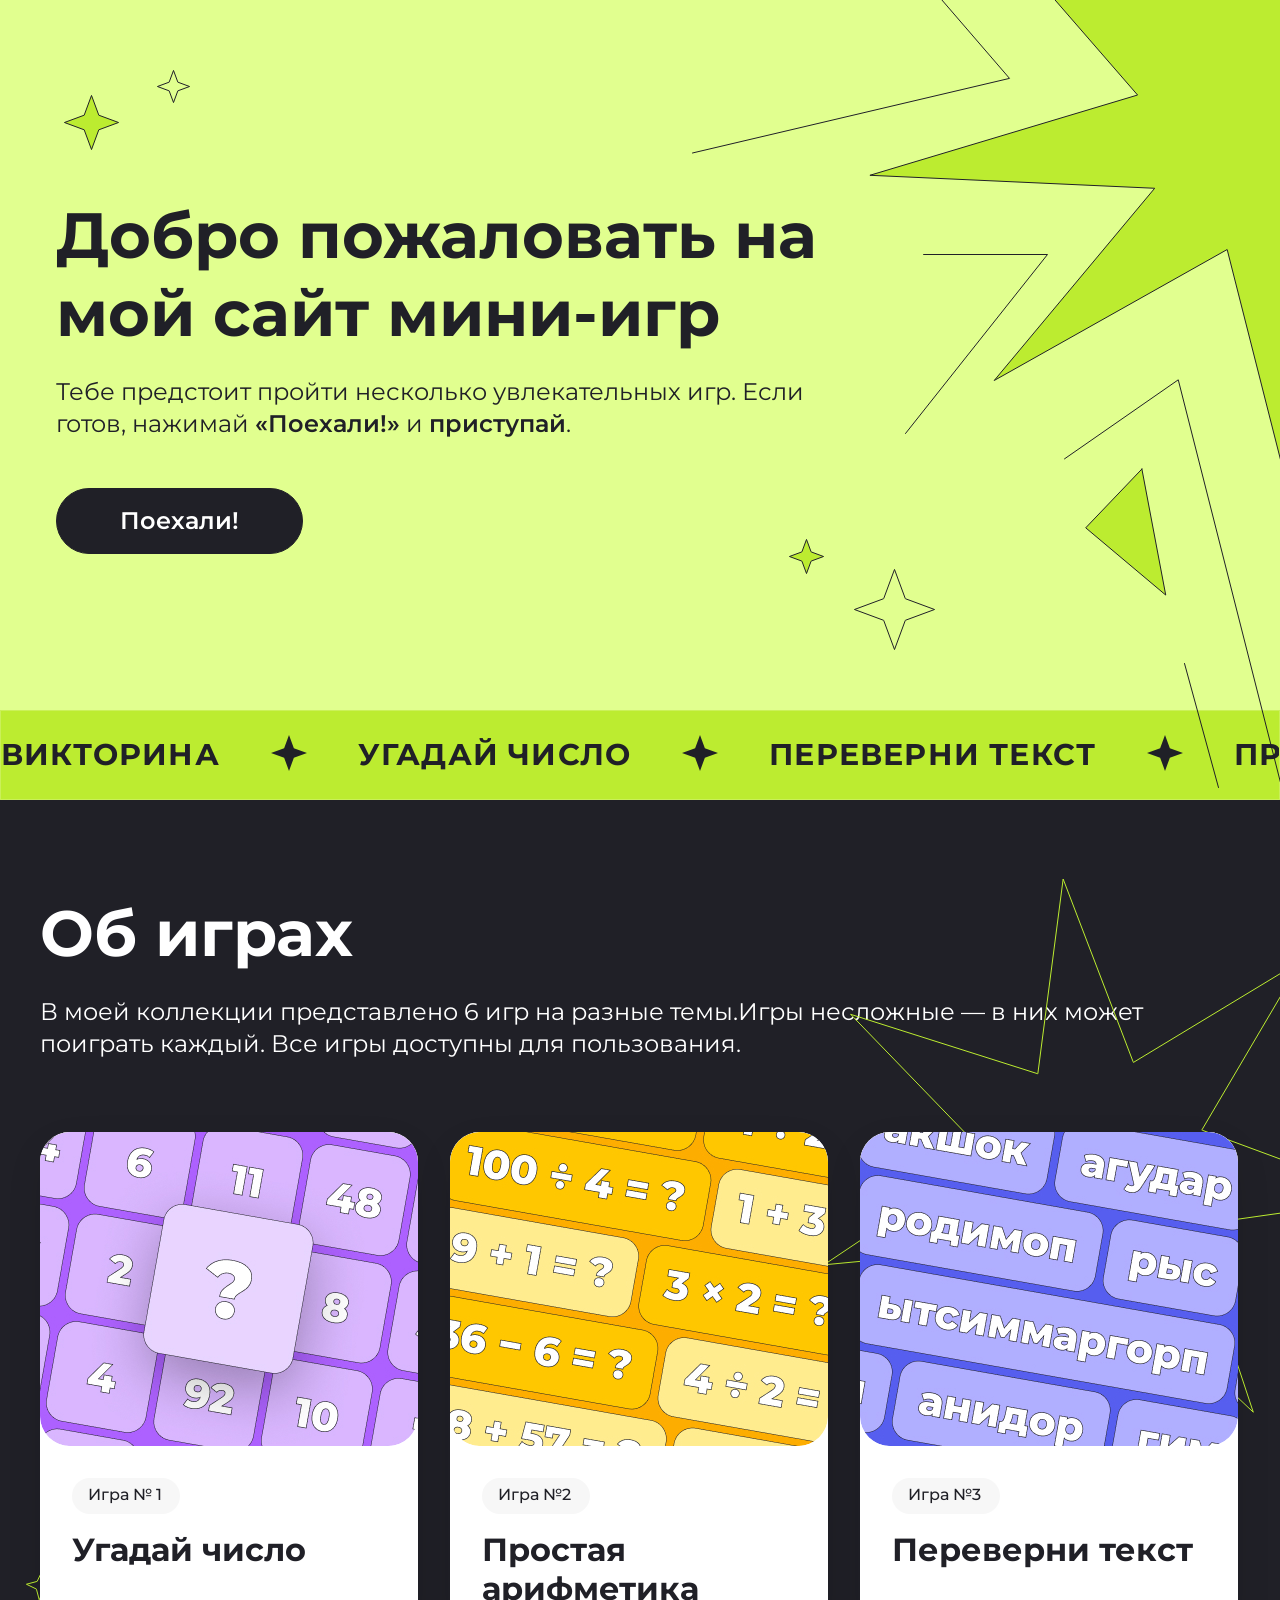
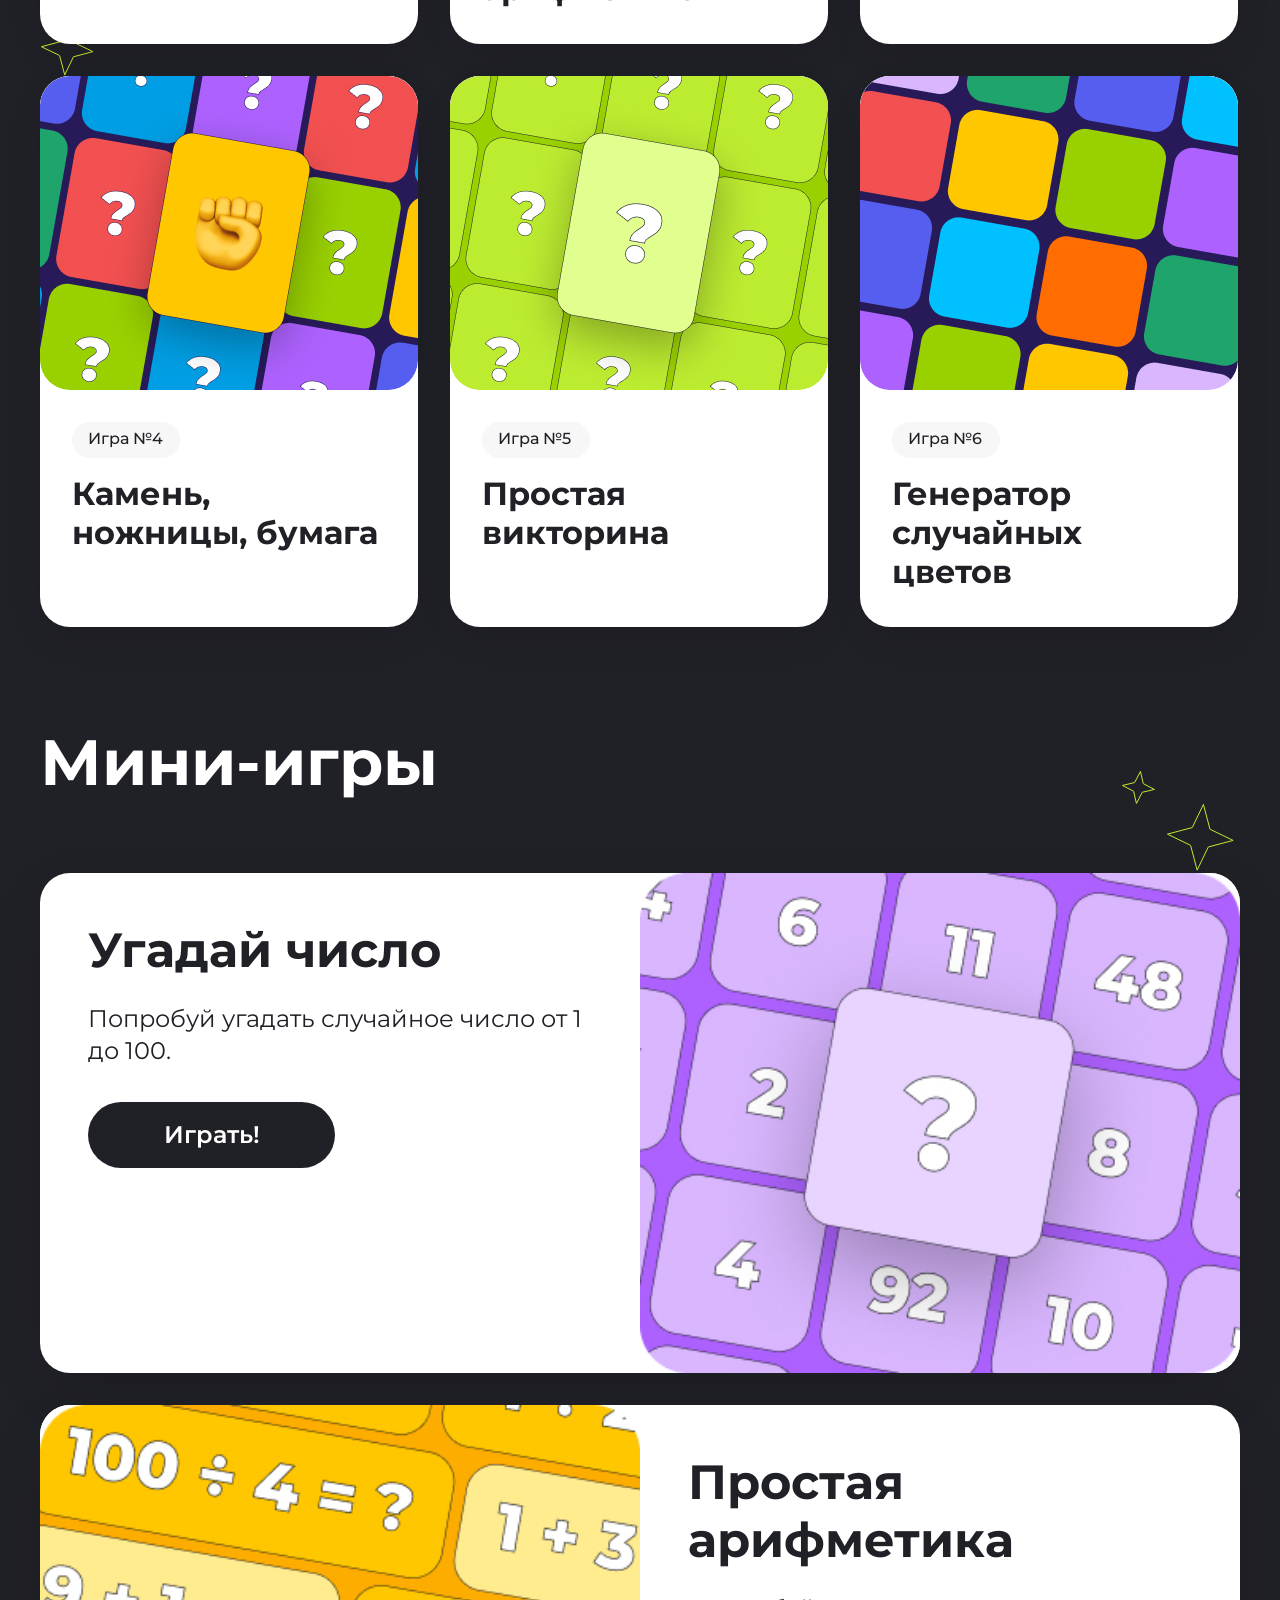
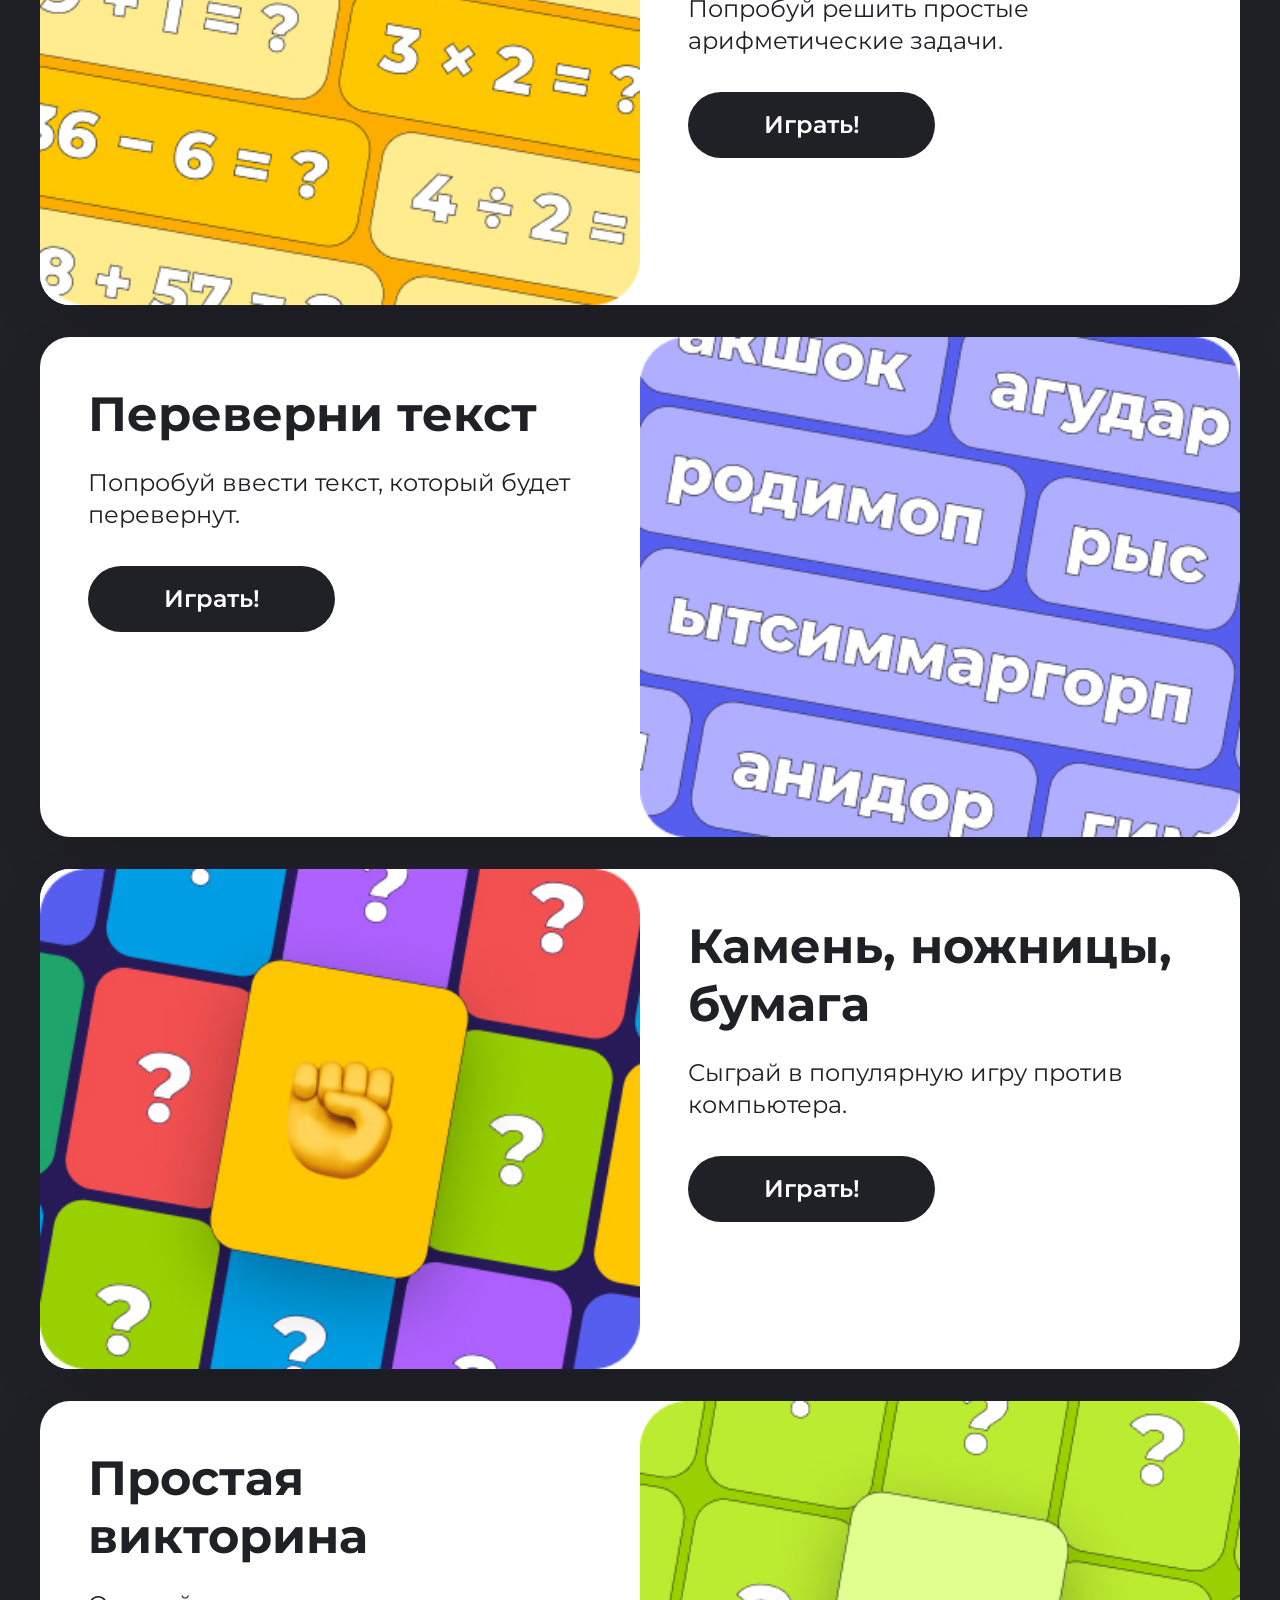
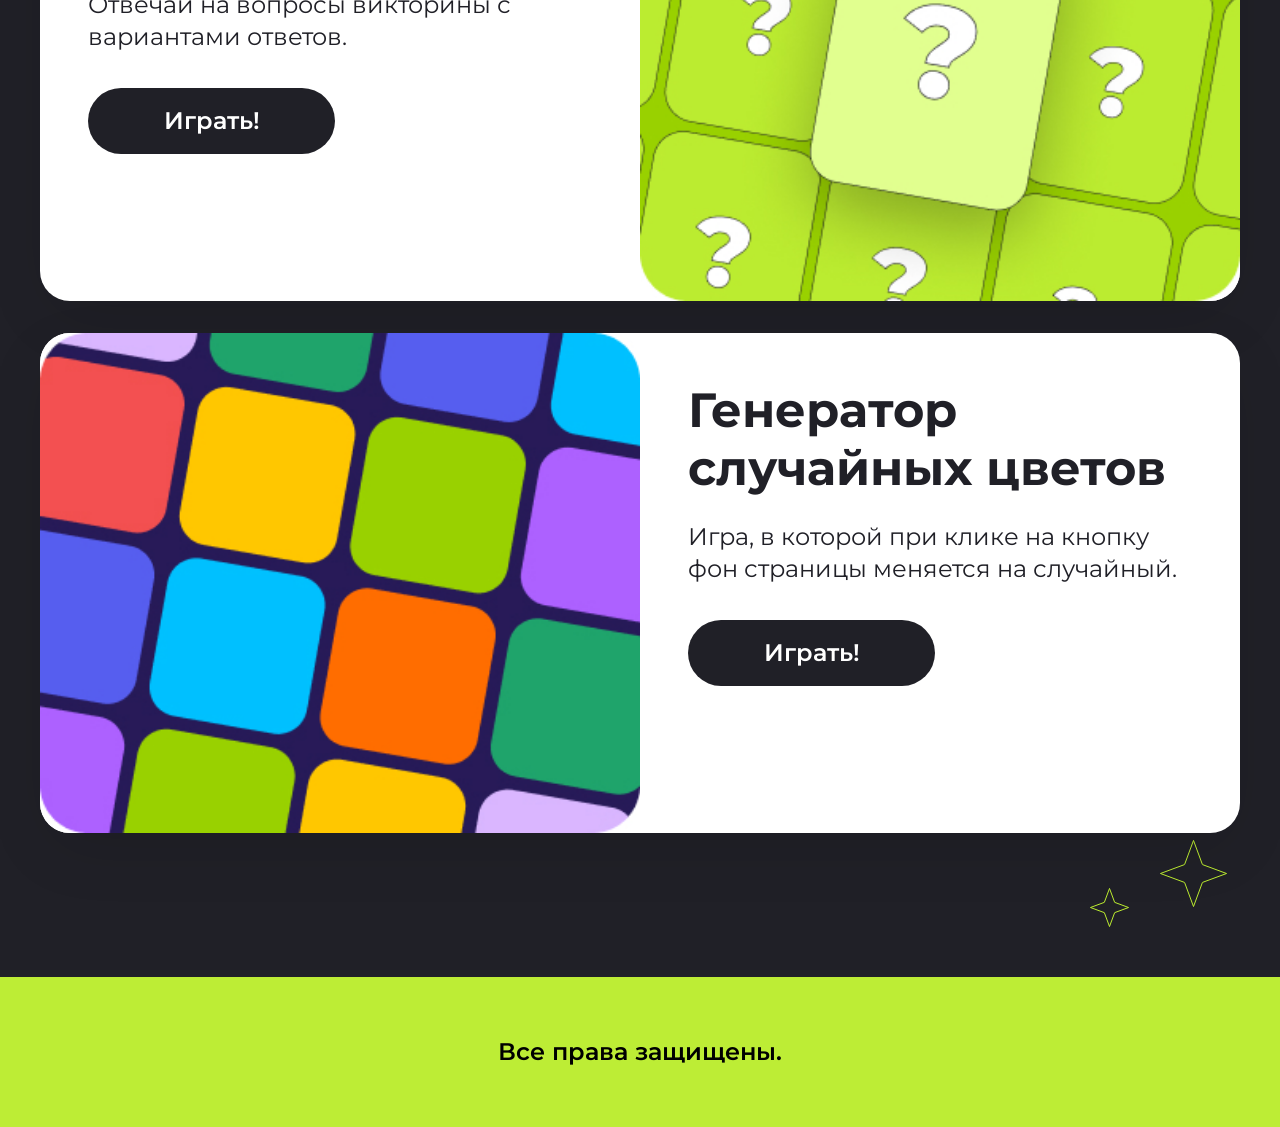
==== commit 2e9afc5e: "добавил анимированную полосу прокрутки" ====
--- a/index.html
+++ b/index.html
@@ -25,6 +25,194 @@
         </div>
         <a href="#about-games" class="go">Поехали!</a>
       </div>
+      <div class="hero__line-games">
+        <div class="hero__wrapper">
+          <div class="hero__group">
+            <p class="hero__line-text">Викторина</p>
+            <div class="hero__line-star">
+              <svg
+                width="36"
+                height="36"
+                viewBox="0 0 36 36"
+                fill="none"
+                xmlns="http://www.w3.org/2000/svg"
+              >
+                <path
+                  d="M18 0L22.8616 13.1384L36 18L22.8616 22.8616L18 36L13.1384 22.8616L0 18L13.1384 13.1384L18 0Z"
+                  fill="#202027"
+                />
+              </svg>
+            </div>
+            <p class="hero__line-text">угадай число</p>
+            <div class="hero__line-star">
+              <svg
+                width="36"
+                height="36"
+                viewBox="0 0 36 36"
+                fill="none"
+                xmlns="http://www.w3.org/2000/svg"
+              >
+                <path
+                  d="M18 0L22.8616 13.1384L36 18L22.8616 22.8616L18 36L13.1384 22.8616L0 18L13.1384 13.1384L18 0Z"
+                  fill="#202027"
+                />
+              </svg>
+            </div>
+            <p class="hero__line-text">Переверни текст</p>
+            <div class="hero__line-star">
+              <svg
+                width="36"
+                height="36"
+                viewBox="0 0 36 36"
+                fill="none"
+                xmlns="http://www.w3.org/2000/svg"
+              >
+                <path
+                  d="M18 0L22.8616 13.1384L36 18L22.8616 22.8616L18 36L13.1384 22.8616L0 18L13.1384 13.1384L18 0Z"
+                  fill="#202027"
+                />
+              </svg>
+            </div>
+            <p class="hero__line-text">Простая арифметика</p>
+            <div class="hero__line-star">
+              <svg
+                width="36"
+                height="36"
+                viewBox="0 0 36 36"
+                fill="none"
+                xmlns="http://www.w3.org/2000/svg"
+              >
+                <path
+                  d="M18 0L22.8616 13.1384L36 18L22.8616 22.8616L18 36L13.1384 22.8616L0 18L13.1384 13.1384L18 0Z"
+                  fill="#202027"
+                />
+              </svg>
+            </div>
+            <p class="hero__line-text">Камень, ножницы, бумага</p>
+            <div class="hero__line-star">
+              <svg
+                width="36"
+                height="36"
+                viewBox="0 0 36 36"
+                fill="none"
+                xmlns="http://www.w3.org/2000/svg"
+              >
+                <path
+                  d="M18 0L22.8616 13.1384L36 18L22.8616 22.8616L18 36L13.1384 22.8616L0 18L13.1384 13.1384L18 0Z"
+                  fill="#202027"
+                />
+              </svg>
+            </div>
+            <p class="hero__line-text">Генератор случайных цветов</p>
+            <div class="hero__line-star">
+              <svg
+                width="36"
+                height="36"
+                viewBox="0 0 36 36"
+                fill="none"
+                xmlns="http://www.w3.org/2000/svg"
+              >
+                <path
+                  d="M18 0L22.8616 13.1384L36 18L22.8616 22.8616L18 36L13.1384 22.8616L0 18L13.1384 13.1384L18 0Z"
+                  fill="#202027"
+                />
+              </svg>
+            </div>
+          </div>
+          <div class="hero__group" aria-hidden="true">
+            <p class="hero__line-text">Викторина</p>
+            <div class="hero__line-star">
+              <svg
+                width="36"
+                height="36"
+                viewBox="0 0 36 36"
+                fill="none"
+                xmlns="http://www.w3.org/2000/svg"
+              >
+                <path
+                  d="M18 0L22.8616 13.1384L36 18L22.8616 22.8616L18 36L13.1384 22.8616L0 18L13.1384 13.1384L18 0Z"
+                  fill="#202027"
+                />
+              </svg>
+            </div>
+            <p class="hero__line-text">угадай число</p>
+            <div class="hero__line-star">
+              <svg
+                width="36"
+                height="36"
+                viewBox="0 0 36 36"
+                fill="none"
+                xmlns="http://www.w3.org/2000/svg"
+              >
+                <path
+                  d="M18 0L22.8616 13.1384L36 18L22.8616 22.8616L18 36L13.1384 22.8616L0 18L13.1384 13.1384L18 0Z"
+                  fill="#202027"
+                />
+              </svg>
+            </div>
+            <p class="hero__line-text">Переверни текст</p>
+            <div class="hero__line-star">
+              <svg
+                width="36"
+                height="36"
+                viewBox="0 0 36 36"
+                fill="none"
+                xmlns="http://www.w3.org/2000/svg"
+              >
+                <path
+                  d="M18 0L22.8616 13.1384L36 18L22.8616 22.8616L18 36L13.1384 22.8616L0 18L13.1384 13.1384L18 0Z"
+                  fill="#202027"
+                />
+              </svg>
+            </div>
+            <p class="hero__line-text">Простая арифметика</p>
+            <div class="hero__line-star">
+              <svg
+                width="36"
+                height="36"
+                viewBox="0 0 36 36"
+                fill="none"
+                xmlns="http://www.w3.org/2000/svg"
+              >
+                <path
+                  d="M18 0L22.8616 13.1384L36 18L22.8616 22.8616L18 36L13.1384 22.8616L0 18L13.1384 13.1384L18 0Z"
+                  fill="#202027"
+                />
+              </svg>
+            </div>
+            <p class="hero__line-text">Камень, ножницы, бумага</p>
+            <div class="hero__line-star">
+              <svg
+                width="36"
+                height="36"
+                viewBox="0 0 36 36"
+                fill="none"
+                xmlns="http://www.w3.org/2000/svg"
+              >
+                <path
+                  d="M18 0L22.8616 13.1384L36 18L22.8616 22.8616L18 36L13.1384 22.8616L0 18L13.1384 13.1384L18 0Z"
+                  fill="#202027"
+                />
+              </svg>
+            </div>
+            <p class="hero__line-text">Генератор случайных цветов</p>
+            <div class="hero__line-star">
+              <svg
+                width="36"
+                height="36"
+                viewBox="0 0 36 36"
+                fill="none"
+                xmlns="http://www.w3.org/2000/svg"
+              >
+                <path
+                  d="M18 0L22.8616 13.1384L36 18L22.8616 22.8616L18 36L13.1384 22.8616L0 18L13.1384 13.1384L18 0Z"
+                  fill="#202027"
+                />
+              </svg>
+            </div>
+          </div>
+        </div>
+      </div>
       <div class="hero__star-1">
         <svg
           width="57"
@@ -348,7 +536,7 @@
                     Попробуй угадать случайное число от 1 до 100.
                   </p>
                 </div>
-                <a href="#" class="game__play">Играть!</a>
+                <a href="games/guess_the_number.html" class="game__play">Играть!</a>
               </div>
             </div>
             <img
@@ -368,7 +556,7 @@
                     Попробуй решить простые арифметические задачи.
                   </p>
                 </div>
-                <a href="#" class="game__play">Играть!</a>
+                <a href="games/simple_arithmetic.html" class="game__play">Играть!</a>
               </div>
             </div>
             <img
@@ -386,7 +574,7 @@
                     Попробуй ввести текст, который будет перевернут.
                   </p>
                 </div>
-                <a href="#" class="game__play">Играть!</a>
+                <a href="games/turn_the_text.html" class="game__play">Играть!</a>
               </div>
             </div>
             <img
@@ -406,7 +594,7 @@
                     Сыграй в популярную игру против компьютера.
                   </p>
                 </div>
-                <a href="#" class="game__play">Играть!</a>
+                <a href="games/rock_paper_scissors.html" class="game__play">Играть!</a>
               </div>
             </div>
             <img
@@ -447,7 +635,7 @@
                     случайный.
                   </p>
                 </div>
-                <a href="#" class="game__play">Играть!</a>
+                <a href="games/random_color_generator.html" class="game__play">Играть!</a>
               </div>
             </div>
             <img
--- a/style.css
+++ b/style.css
@@ -91,6 +91,58 @@
   color: #000;
 }
 
+.hero__line-games {
+  display: flex;
+  box-sizing: border-box;
+  align-items: center;
+  background: #bcec30;
+  border: 1px solid rgba(255, 255, 255, 0.2);
+  backdrop-filter: blur(50px);
+  width: 100%;
+  height: 90px;
+  position: absolute;
+  bottom: 0;
+  left: 0;
+  overflow: hidden;
+}
+
+.hero__wrapper {
+  display: flex;
+  width: max-content;
+  animation: scroll-left 20s linear infinite;
+}
+
+.hero__group {
+  display: flex;
+  align-items: center;
+  gap: 51px;
+  padding-right: 51px;
+  flex-shrink: 0;
+}
+
+.hero__line-text {
+  font-weight: 700;
+  font-size: 30px;
+  line-height: 110%;
+  letter-spacing: 0.04em;
+  text-transform: uppercase;
+  color: #202027;
+  white-space: nowrap;
+}
+
+.hero__line-star {
+  flex-shrink: 0;
+}
+
+@keyframes scroll-left {
+  0% {
+    transform: translateX(0);
+  }
+  100% {
+    transform: translateX(-50%);
+  }
+}
+
 .hero__star-1 {
   position: absolute;
   top: 94px;
@@ -492,6 +544,25 @@
     font-size: 16px;
   }
 
+  .hero__line-games {
+    height: 51px;
+  }
+
+  .hero__group {
+    gap: 27px;
+    padding-right: 27px;
+  }
+
+  .hero__line-text {
+    font-size: 16px;
+  }
+
+  .hero__line-star {
+    transform: scale(0.556);
+    display: inline-flex;
+    flex-shrink: 0;
+  }
+
   .hero__star-1 {
     transform: scale(0.614);
   }
